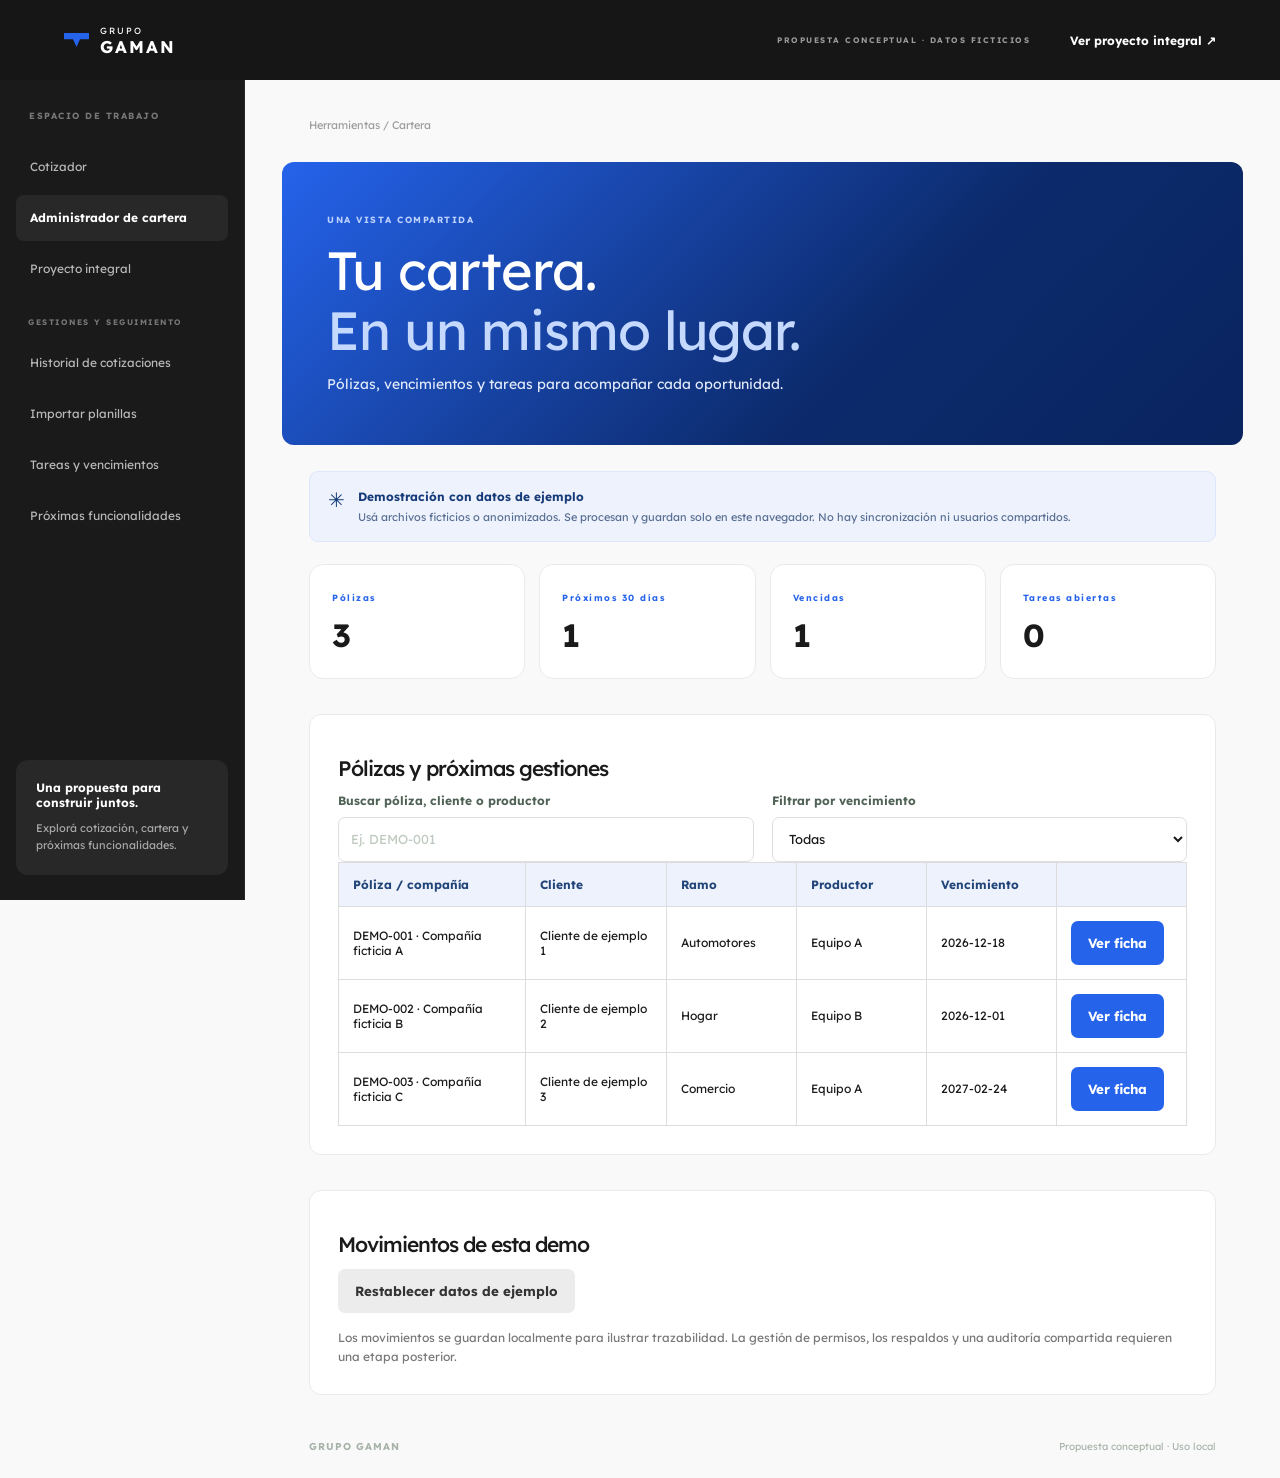
==== cartera.html @ a3816c59 "Make-secondary-menu-sections-dedicated-views" ====
<!doctype html><html lang="es"><head><meta charset="utf-8"><meta name="viewport" content="width=device-width,initial-scale=1"><title>Cartera | Propuesta Gaman</title><link rel="stylesheet" href="styles.css?v=8"><link rel="stylesheet" href="features.css?v=8"><link rel="stylesheet" href="portfolio.css?v=6"><link rel="stylesheet" href="navigation.css?v=9"><script src="navigation.js?v=9" defer></script></head><body>
<header><a class="brand" href="index.html" aria-label="Gaman, ir al cotizador"><span class="brand-icon" aria-hidden="true"></span><span><small>GRUPO</small><b>GAMAN</b></span></a><span class="head-tag">PROPUESTA CONCEPTUAL · DATOS FICTICIOS</span><a class="head-link" href="plataforma.html">Ver proyecto integral ↗</a></header><nav class="mobile-navigation" aria-label="Navegación móvil"><a class="nav" href="index.html">Cotizador</a><a class="nav selected" href="cartera.html" aria-current="page">Administrador de cartera</a><a class="nav" href="plataforma.html">Proyecto integral</a><p class="aside-label nav-group">GESTIONES Y SEGUIMIENTO</p><a class="nav" href="index.html#history">Historial de cotizaciones</a><a class="nav" href="cartera.html#import">Importar planillas</a><a class="nav" href="cartera.html#tasks">Tareas y vencimientos</a><a class="nav" href="index.html#ideas">Próximas funcionalidades</a></nav><div class="shell"><aside><nav aria-label="Navegación principal"><p class="aside-label">ESPACIO DE TRABAJO</p><a class="nav" href="index.html">Cotizador</a><a class="nav selected" href="cartera.html" aria-current="page">Administrador de cartera</a><a class="nav" href="plataforma.html">Proyecto integral</a><p class="aside-label nav-group">GESTIONES Y SEGUIMIENTO</p><a class="nav" href="index.html#history">Historial de cotizaciones</a><a class="nav" href="cartera.html#import">Importar planillas</a><a class="nav" href="cartera.html#tasks">Tareas y vencimientos</a><a class="nav" href="index.html#ideas">Próximas funcionalidades</a></nav><div class="aside-note"><b>Una propuesta para construir juntos.</b><p>Explorá cotización, cartera y próximas funcionalidades.</p></div></aside><main>
<div class="crumb">Herramientas / Cartera</div><section class="intro"><div><div class="eyebrow">UNA VISTA COMPARTIDA</div><h1>Tu cartera.<br><em>En un mismo lugar.</em></h1><p>Pólizas, vencimientos y tareas para acompañar cada oportunidad.</p></div></section><div class="demo-banner"><span>✳</span><div><strong>Demostración con datos de ejemplo</strong><p>Usá archivos ficticios o anonimizados. Se procesan y guardan solo en este navegador. No hay sincronización ni usuarios compartidos.</p></div></div><p id="message" role="status"></p>
<div id="metrics" class="metrics"></div>
<section class="history" id="import"><span class="eyebrow">DESDE TUS PLANILLAS</span><h2>Importar cartera</h2><p>Elegí un archivo Excel o CSV, relacioná sus columnas y revisá las filas antes de confirmar. La primera fila debe contener encabezados. Máximo 2 MB y 500 filas por hoja.</p><div class="actions"><button id="template" type="button">Descargar plantilla CSV</button><button id="example" type="button" class="secondary">Probar importación de ejemplo</button></div><label>Archivo .xlsx, .xls o .csv<input id="file" type="file" accept=".xlsx,.xls,.csv"></label><div id="mapping-area" hidden><label>Hoja del archivo<select id="sheet"></select></label><div id="mapping" class="grid"></div><p class="disclaimer">Las fechas deben verse como AAAA-MM-DD o DD/MM/AAAA. Las fórmulas se leen por su último valor guardado; no se recalculan.</p><button id="validate" type="button">Revisar importación</button></div><div id="preview-area" hidden><p id="preview-summary" role="status"></p><div id="preview-table" class="table-wrap"></div><button id="confirm" type="button" disabled>Confirmar filas válidas</button><p class="disclaimer">Las filas inválidas se omiten. Los registros existentes no se sobrescriben.</p></div></section>
<section class="history"><h2>Pólizas y próximas gestiones</h2><div class="grid"><label>Buscar póliza, cliente o productor<input id="search" placeholder="Ej. DEMO-001"></label><label>Filtrar por vencimiento<select id="situation"><option value="">Todas</option><option value="expired">Vencidas</option><option value="soon">Próximos 30 días</option><option value="later">Más de 30 días</option></select></label></div><div class="table-wrap"><table><thead><tr><th>Póliza / compañía</th><th>Cliente</th><th>Ramo</th><th>Productor</th><th>Vencimiento</th><th></th></tr></thead><tbody id="policies"></tbody></table></div><p id="empty" hidden>No hay registros con estos filtros.</p><div id="detail" class="review" hidden aria-live="polite"></div></section>
<section id="tasks" class="history"><span class="eyebrow">TRABAJO DIARIO</span><h2>Mis tareas</h2><form id="task-form"><div class="grid"><label>Póliza<select id="task-policy" required></select></label><label>Gestión<input id="task-title" required maxlength="150" placeholder="Ej. Preparar renovación"></label><label>Fecha de seguimiento<input id="task-date" type="date" required></label><label>Responsable<input id="task-owner" required maxlength="60" placeholder="Ej. Equipo A"></label></div><button type="submit">Guardar tarea</button></form><div id="task-list"></div></section>
<section class="history"><h2>Movimientos de esta demo</h2><div id="audit"></div><button id="reset" class="secondary" type="button">Restablecer datos de ejemplo</button><p class="disclaimer">Los movimientos se guardan localmente para ilustrar trazabilidad. La gestión de permisos, los respaldos y una auditoría compartida requieren una etapa posterior.</p></section><footer><b>GRUPO GAMAN</b><span>Propuesta conceptual · Uso local</span></footer></main></div><script src="vendor/xlsx.full.min.js"></script><script type="module" src="cartera.js?v=9"></script></body></html>
---- styles.css ----
@import url('https://fonts.googleapis.com/css2?family=Lexend+Deca:wght@300;400;500;600;700&display=swap');
@import url('https://fonts.googleapis.com/css2?family=DM+Sans:wght@400;500;600;700&family=Manrope:wght@400;500;600;700;800&display=swap');
:root{--ink:#233830;--green:#507d68;--accent:#a0bd92;--muted:#849289;--border:#e6ece7;--bg:#f5f7f4}*{box-sizing:border-box}html{scroll-behavior:smooth}body{margin:0;background:var(--bg);color:var(--ink);font:14px 'DM Sans',sans-serif}header{height:78px;background:#fff;display:flex;align-items:center;padding:0 5%;border-bottom:1px solid var(--border)}.brand{display:flex;align-items:center;gap:11px;color:#244b3e;text-decoration:none;line-height:1}.brand-icon{width:39px;height:39px;border:2px solid #67967c;border-radius:50%;display:grid;place-items:center;font:700 23px Manrope}.brand small{display:block;font-size:9px;letter-spacing:2px}.brand b{display:block;font-size:17px;letter-spacing:2px;margin-top:3px}.head-tag{margin-left:auto;color:#9ca8a0;letter-spacing:1.5px;font-size:9px;font-weight:700}.head-link{color:#456c59;text-decoration:none;font-size:12px;font-weight:700;margin-left:40px}.head-link span{margin-left:8px}.shell{display:flex;min-height:calc(100vh - 78px)}aside{background:#fff;width:225px;flex:none;padding:44px 16px 25px;border-right:1px solid var(--border);display:flex;flex-direction:column;justify-content:space-between}.aside-label,.eyebrow{letter-spacing:1.5px;font-size:9px;font-weight:700}.aside-label{padding-left:13px;color:#a5b0a8;margin:0 0 18px}.nav{padding:14px;color:#8c9a90;text-decoration:none;display:flex;align-items:center;gap:13px;font-size:12px;border-radius:8px}.nav span{font-size:18px}.nav b{margin-left:auto;font-size:9px;color:#b4c1b7}.nav.selected{background:#eaf2eb;color:#4b7b60;font-weight:700}.aside-note{background:#f2f7f2;padding:20px;border-radius:12px;color:#537b62;font-size:12px}.aside-note p{font-size:11px;line-height:1.6;color:#95a79a}.spark{display:block;font-size:25px;margin-bottom:13px}main{width:min(1280px,100%);padding:38px 5% 25px;margin:auto}.crumb{font-size:11px;color:#a5b0a7;margin-bottom:35px}.crumb span{padding:0 10px;color:#cbd2cb}.intro{display:flex;justify-content:space-between;align-items:end;margin-bottom:30px}.eyebrow{color:#6f987b}.eyebrow i{display:inline-block;width:7px;height:7px;background:#8aae89;border-radius:50%;margin-right:7px}h1,h2,p{margin:0}h1{font:600 clamp(33px,4.2vw,54px)/1.12 Manrope,sans-serif;letter-spacing:-2px;margin:15px 0}em{font-style:normal;color:#79a385}.intro p{color:#8e9d92}.intro-side{border-left:1px solid #d4e2d6;padding-left:22px;color:#6d8b76;margin-bottom:5px}.intro-side span{font-size:9px;letter-spacing:1px;display:block;margin-bottom:11px}.intro-side b{line-height:1.5}.demo-banner{display:flex;gap:13px;background:#eaf3e9;border:1px solid #dbeadd;color:#50765c;padding:15px 18px;border-radius:9px;margin-bottom:22px}.demo-banner>span{font-size:20px}.demo-banner strong{font-size:12px}.demo-banner p{font-size:11px;color:#77947d;margin-top:4px;line-height:1.5}.workspace{display:grid;grid-template-columns:minmax(0,1fr) 285px;gap:20px;align-items:start}.form-card,.summary,.offer{background:#fff;border:1px solid #edf1ed;border-radius:14px;box-shadow:0 8px 35px #1e48280a}.form-card{padding:30px}.card-head{display:flex;gap:14px;align-items:start;margin-bottom:31px}.step{width:36px;height:36px;flex:none;display:grid;place-items:center;background:#eaf3e9;border-radius:10px;color:#72977c;font-weight:700}.card-head h2,.results h2{font:700 21px Manrope;letter-spacing:-.7px;margin:6px 0}.card-head p,.results-title p{font-size:12px;color:#9ba99d}.tag{margin-left:auto;border-radius:20px;background:#f0f6ef;color:#7e9b80;font-size:9px;letter-spacing:1px;padding:8px 10px;white-space:nowrap}.grid{display:grid;grid-template-columns:1fr 1fr;gap:22px 18px}label{font-size:12px;font-weight:700;color:#506256}label span{color:#8bad8b}input,select{display:block;width:100%;height:45px;border:1px solid #e2e9e2;border-radius:7px;background:#fff;padding:0 12px;margin-top:9px;color:#354b3d;font:13px 'DM Sans';outline:none}input:focus,select:focus{border-color:#80a98a;box-shadow:0 0 0 3px #e9f3e9}input::placeholder{color:#bec9bf}.form-bottom{border-top:1px solid #edf1ed;display:flex;justify-content:space-between;align-items:center;gap:20px;margin-top:30px;padding-top:24px}.form-bottom p{font-size:10px;line-height:1.5;color:#a4b0a6;max-width:230px}button{border:0;background:#4d7c62;color:white;border-radius:7px;padding:14px 17px;font-weight:700;cursor:pointer}button:hover{background:#355f48}button span{margin-left:15px}.summary{padding:27px}.summary h2{font:700 22px/1.28 Manrope;letter-spacing:-.7px;margin:16px 0 12px}.summary>p{color:#9aa89d;font-size:12px;line-height:1.6}.summary hr{border:0;border-top:1px solid #eef1ee;margin:25px 0}.summary-line{display:flex;justify-content:space-between;gap:10px;margin:17px 0;font-size:11px}.summary-line span{color:#a0ada2}.summary-line b{text-align:right}.green{color:#79a487}.side-tip{display:flex;gap:14px;padding:24px 8px;color:#698e72}.side-tip>span{font-size:24px}.side-tip b{font-size:12px}.side-tip p{font-size:11px;color:#9baea0;line-height:1.6;margin-top:6px}.results{margin-top:34px}.results-title{display:flex;justify-content:space-between;align-items:end;margin-bottom:20px}.results-title p{margin-top:8px}.offer-grid{display:grid;grid-template-columns:repeat(3,1fr);gap:16px}.offer{padding:22px}.offer-top{display:flex;justify-content:space-between;align-items:start}.offer .company{color:#8b9d8e;font-size:11px}.offer h3{font:700 17px Manrope;margin:8px 0 20px}.offer .price{font:700 26px Manrope;letter-spacing:-1px}.offer .period{font-size:11px;color:#a0afa2}.offer ul{padding:18px 0 0;margin:18px 0 0;border-top:1px solid #edf1ed;list-style:none;color:#74877a;line-height:2;font-size:12px}.disclaimer{font-size:11px;color:#9aa99b;line-height:1.5;margin-top:15px}.ideas{margin-top:45px;padding:40px;background:#e8f0e6;border-radius:15px;display:grid;grid-template-columns:1fr 1fr;gap:45px}.ideas h2{font:600 35px/1.2 Manrope;letter-spacing:-1.5px;margin:13px 0}.ideas>div>p{color:#829787;line-height:1.7;max-width:380px}.idea-list>div{display:flex;gap:17px;border-bottom:1px solid #d3e1d3;padding:15px 0;align-items:center}.idea-list>div span{font-size:10px;color:#91ab94}.idea-list>div p{flex:1;font-weight:600}.idea-list>div b{color:#79a182}.ideas-caption{font-size:10px;margin:12px 0;color:#90a493!important}#copy-status{font-size:11px;margin-top:10px}footer{display:flex;gap:18px;margin-top:45px;color:#a7b3a9;font-size:10px}footer b{letter-spacing:1px}footer span:last-child{margin-left:auto}@media(max-width:1000px){aside{width:180px}.workspace{grid-template-columns:1fr}.side{display:grid;grid-template-columns:1fr 1fr}.intro-side{display:none}.offer-grid{grid-template-columns:1fr 1fr}}@media(max-width:650px){header{height:68px}.head-tag{display:none}.head-link{margin-left:auto}aside{display:none}.shell{display:block}main{padding:27px 20px}.crumb{margin-bottom:25px}.grid,.side,.offer-grid,.ideas{grid-template-columns:1fr}.form-card{padding:21px}.tag{display:none}.form-bottom{align-items:stretch;flex-direction:column}.ideas{padding:27px;gap:20px}footer{flex-wrap:wrap}footer span:last-child{margin-left:0}}
/* Identidad basada en grupogaman.com.ar/nosotros: Lexend, neutros y azul profundo. */

:root{--ink:#1b1a1a;--green:#2563eb;--accent:#2563eb;--muted:#6d6d6d;--border:#eaeaea;--bg:#f9f9f9}
body{font-family:'Lexend Deca',sans-serif;background:#f9f9f9;color:#1b1a1a}
header{background:#161616;border:0;height:80px}.brand{color:white}.brand-icon{border:0;border-radius:0;width:25px;height:14px;font-size:0;background:#2563eb;clip-path:polygon(0 0,100% 0,100% 45%,64% 45%,50% 100%,36% 45%,0 45%)}.head-tag{color:#9b9b9b}.head-link{color:white}
aside{background:#1b1a1a;border-color:#282828}.aside-label{color:#777}.nav{color:#b9b9b9}.nav.selected{background:#282828;color:white}.nav.selected span,.nav.selected b{color:#7aa8ff}.aside-note{background:#282828;color:white}.aside-note p{color:#aaa}.spark{color:#75a5ff}
.crumb{color:#9b9b9b}.crumb span{color:#bcbcbc}.intro{margin:-5px -3% 26px;padding:52px 5%;border-radius:12px;color:white;background:linear-gradient(135deg,#2563eb 0%,#0c2a6b 62%,#09245f 100%)}.intro .eyebrow{color:#bed2ff}.intro p{color:#e1e9fa}.intro-side{color:#e4edff;border-color:#7893c4}.intro-side span{color:#b6c9ed}h1,h2,h3,.summary h2,.ideas h2,.price{font-family:'Lexend Deca',sans-serif;letter-spacing:-1px}h1{font-weight:400}em,.summary em{color:#9fc3ff}.intro em{color:#c5d9ff}.eyebrow{color:#2563eb}.eyebrow i{background:#2563eb}
.demo-banner{background:#edf2fc;border-color:#dce7fc;color:#173b79}.demo-banner p{color:#576d92}.form-card,.summary,.offer{box-shadow:none;border-color:#eaeaea}.step{background:#edf2fc;color:#2563eb}.tag{background:#edf2fc;color:#2459b9}.card-head p,.results-title p,.summary>p{color:#7e7e7e}.form-card label{color:#282828}.form-card label span{color:#2563eb}input,select{font-family:'Lexend Deca',sans-serif;border-color:#dedede;color:#1b1a1a}input:focus,select:focus{border-color:#2563eb;box-shadow:0 0 0 3px #e6efff}button{font-family:'Lexend Deca',sans-serif;background:#2563eb}button:hover{background:#0c2a6b}.green{color:#2563eb}.side-tip{color:#0c2a6b}.side-tip p{color:#777}.ideas{background:#161616;color:#fff}.ideas .eyebrow{color:#a8c4ff}.ideas>div>p,.ideas-caption{color:#bbb!important}.idea-list>div{border-color:#404040}.idea-list>div span,.idea-list>div b{color:#a8c4ff}.offer ul{color:#5a5a5a}.offer .company,.disclaimer{color:#777}
---- features.css ----
.ramo-picker{display:flex;gap:8px;flex-wrap:wrap;margin:22px 0}.ramo-picker button{background:#eaeaea;color:#5a5a5a}.ramo-picker button.chosen{background:#2563eb;color:#fff}#ramo-note{margin-bottom:20px;color:#555;font-size:12px}.plate-search{background:#f1f4fa;border-radius:10px;padding:18px;display:flex;flex-wrap:wrap;align-items:end;gap:10px;margin-bottom:25px}.plate-search label{flex:1;min-width:180px}.plate-search p{flex-basis:100%;font-size:11px;color:#566580;line-height:1.5}.secondary{background:#ececec;color:#333}.secondary:hover{background:#ddd}.companies{border:1px solid #ddd;border-radius:8px;padding:16px;margin:25px 0;display:flex;gap:18px;flex-wrap:wrap}.companies legend{font-size:12px;color:#555;padding:0 5px}.companies label,.select-offer{display:flex;align-items:center;gap:7px}.companies input,.select-offer input{width:17px;height:17px;margin:0;accent-color:#2563eb}.scenario{display:block}.actions{display:flex;gap:10px;margin:25px 0}.actions button:disabled{opacity:.45;cursor:default}.select-offer{margin-top:20px;font-size:11px}.company-statuses{display:flex;gap:10px;flex-wrap:wrap;margin:18px 0}.company-statuses p{background:#edf2fc;color:#34507d;padding:9px 12px;border-radius:6px;font-size:11px}.table-wrap,.proposal{overflow:auto}table{border-collapse:collapse;width:100%;font-size:12px;background:#fff}th,td{border:1px solid #ddd;padding:14px;text-align:left;min-width:130px}th{background:#edf2fc;color:#214479}.history,.proposal{background:#fff;border:1px solid #eaeaea;border-radius:12px;padding:28px;margin-top:35px}.history h2,.proposal h2{margin:12px 0;font-weight:500}.history>p{color:#777;font-size:12px;line-height:1.6}.history>label{display:block;max-width:250px;margin:20px 0}.history-row{display:flex;align-items:center;gap:12px;border-top:1px solid #eee;padding:16px 0;flex-wrap:wrap}.history-row span{font-size:11px;color:#777;flex:1}.history-row select{width:185px;margin:0}.proposal>p{margin:15px 0}.proposal>button{margin:15px 10px 0 0}.form-bottom{flex-wrap:wrap}.offer-grid{grid-template-columns:repeat(auto-fit,minmax(210px,1fr))}.offer .price{font-size:23px}.offer .period{margin:8px 0;color:#777}button:focus-visible,a:focus-visible{outline:3px solid #82aaff;outline-offset:3px}@media(max-width:650px){.history,.proposal{padding:18px}.history-row{align-items:stretch;flex-direction:column}.history-row select{width:100%}.actions{flex-wrap:wrap}}@media print{body{background:#fff;font-size:11pt}header,aside,.crumb,.intro,.demo-banner,.ramo-picker,#ramo-note,.workspace,#results,#history,#ideas,footer{display:none!important}.shell{display:block}main{padding:0;width:100%;max-width:none}.proposal{display:block!important;border:0;margin:0;padding:0;overflow:visible}.proposal button{display:none}.proposal th,.proposal td{min-width:0;padding:8px}.proposal table{font-size:9pt}.proposal p{color:#111} @page{size:A4 landscape;margin:15mm}}
---- portfolio.css ----
.metrics{display:grid;grid-template-columns:repeat(4,1fr);gap:14px}.metrics .summary{padding:22px}.metrics h2{font-size:32px;margin:10px 0 0}.history>label{max-width:100%}#mapping-area>label{display:block;max-width:350px;margin:22px 0}#mapping{margin:22px 0}#preview-summary{margin:22px 0 14px}#confirm{margin-top:18px}#task-form>button{margin-top:18px}#task-list{margin-top:22px}#detail{margin-top:20px;padding:20px;background:#f1f5fd;border-radius:8px}#detail p{margin:10px 0;font-size:12px}#message:not(:empty){background:#edf2fc;padding:15px;border-radius:8px;color:#234d8c;margin:20px 0}#audit p{padding:10px 0;border-bottom:1px solid #eee}@media(max-width:900px){.metrics{grid-template-columns:1fr 1fr}}@media(max-width:500px){.metrics .summary{padding:16px}.metrics .eyebrow{font-size:8px}}
---- navigation.css ----
header{position:sticky;top:0;z-index:30}.mobile-navigation{display:none}.shell{align-items:flex-start}aside{width:245px;padding:30px 16px 25px;position:sticky;top:80px;height:calc(100dvh - 80px);overflow-y:auto}aside nav{display:flex;flex-direction:column;gap:5px}.nav{line-height:1.5;min-height:45px}.nav-group{margin:20px 12px 8px;padding:0;font-size:8px}.aside-note{margin-top:35px}.aside-note p{margin-top:10px}.head-tag{font-size:8px}.head-link{white-space:nowrap}.route-heading{font:500 28px 'Lexend Deca',sans-serif;margin-bottom:25px}.route-heading+section{margin-top:0}[data-route-hidden]{display:none!important}html{scroll-padding-top:110px}.history,.ideas{scroll-margin-top:20px}@media(max-width:1000px){aside{display:none}.mobile-navigation{display:flex;gap:6px;align-items:center;overflow-x:auto;padding:10px 18px;background:#1b1a1a;border-top:1px solid #333;position:sticky;top:80px;z-index:29}.mobile-navigation .nav-group{display:none}.mobile-navigation .nav{flex:none;white-space:nowrap;min-height:38px;padding:8px 12px;font-size:11px;color:#ccc}.mobile-navigation .selected{background:#2563eb;color:#fff;border-radius:6px}main{width:100%}header{padding:0 20px}.head-tag{display:none}.head-link{margin-left:auto}html{scroll-padding-top:160px}}@media(max-width:650px){.mobile-navigation{top:68px}.route-heading{font-size:23px}}@media print{header,aside,.mobile-navigation,.route-heading{display:none!important}.shell{display:block}}
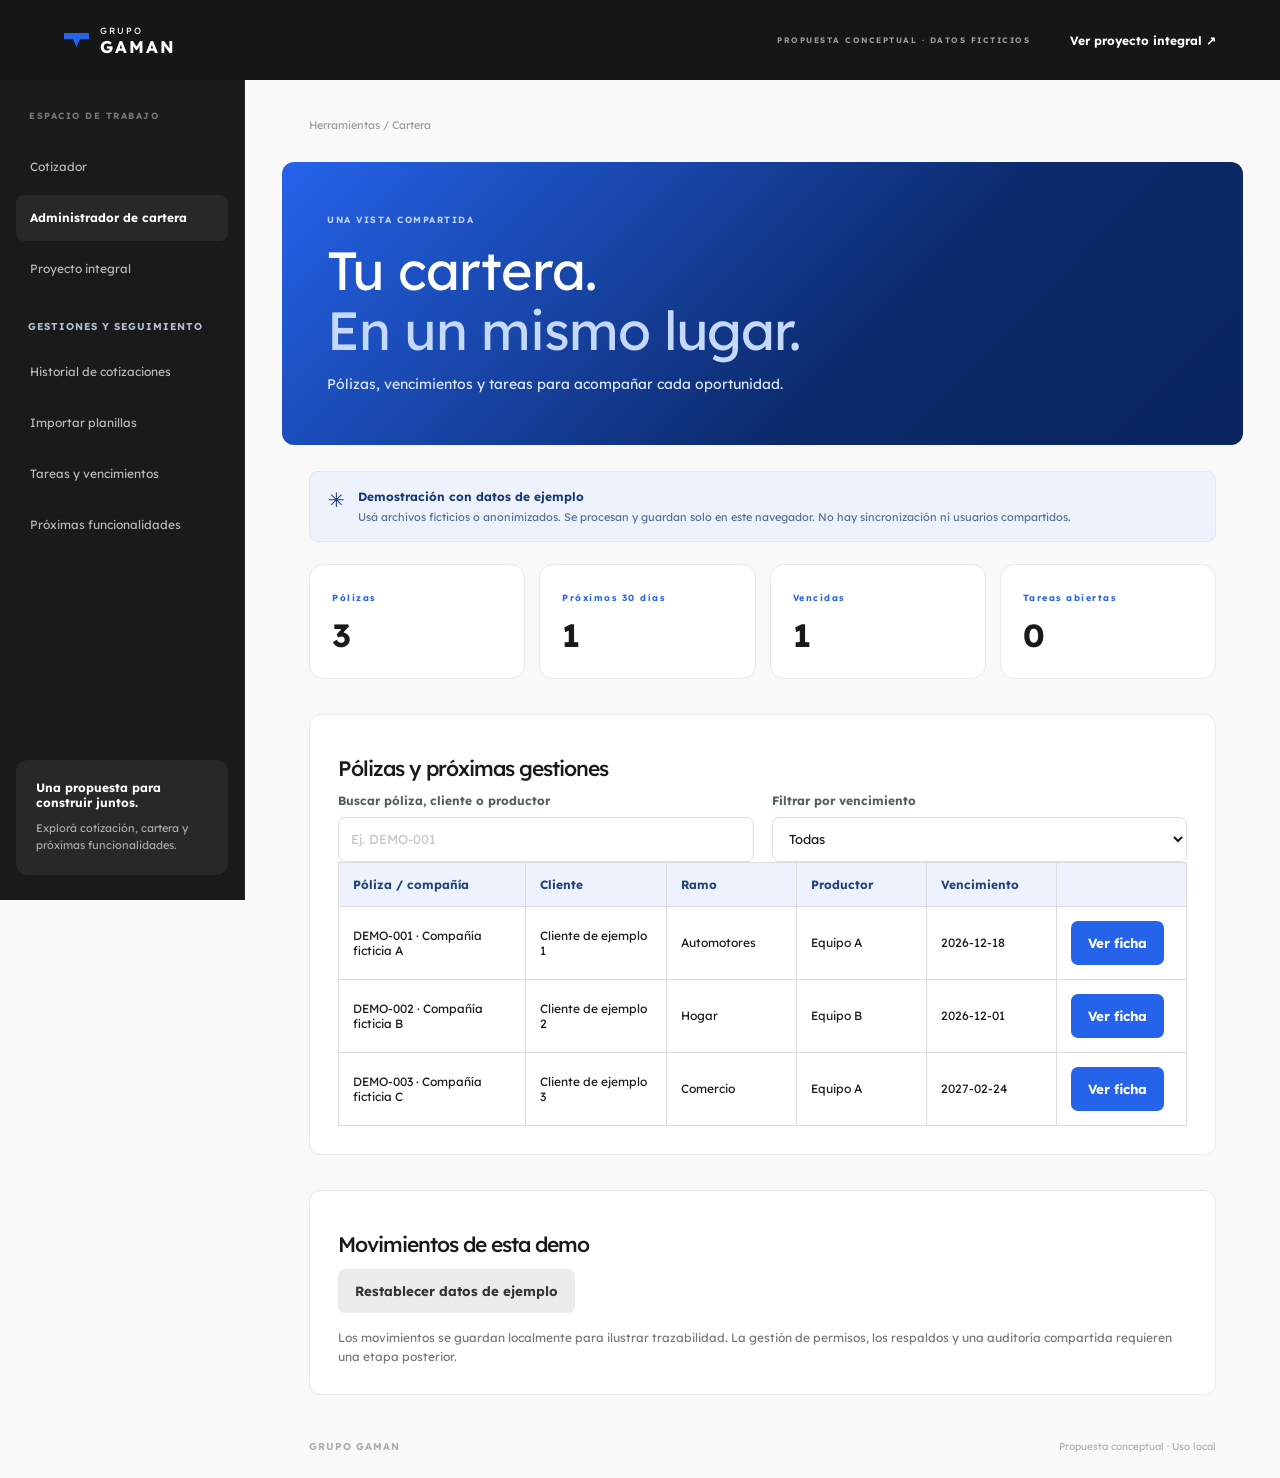
==== commit 9da1ca50: "Preserve-management-menu-across-versioned-page-navigation" ====
--- a/cartera.html
+++ b/cartera.html
@@ -1,8 +1,8 @@
-<!doctype html><html lang="es"><head><meta charset="utf-8"><meta name="viewport" content="width=device-width,initial-scale=1"><title>Cartera | Propuesta Gaman</title><link rel="stylesheet" href="styles.css?v=8"><link rel="stylesheet" href="features.css?v=8"><link rel="stylesheet" href="portfolio.css?v=6"><link rel="stylesheet" href="navigation.css?v=9"><script src="navigation.js?v=9" defer></script></head><body>
-<header><a class="brand" href="index.html" aria-label="Gaman, ir al cotizador"><span class="brand-icon" aria-hidden="true"></span><span><small>GRUPO</small><b>GAMAN</b></span></a><span class="head-tag">PROPUESTA CONCEPTUAL · DATOS FICTICIOS</span><a class="head-link" href="plataforma.html">Ver proyecto integral ↗</a></header><nav class="mobile-navigation" aria-label="Navegación móvil"><a class="nav" href="index.html">Cotizador</a><a class="nav selected" href="cartera.html" aria-current="page">Administrador de cartera</a><a class="nav" href="plataforma.html">Proyecto integral</a><p class="aside-label nav-group">GESTIONES Y SEGUIMIENTO</p><a class="nav" href="index.html#history">Historial de cotizaciones</a><a class="nav" href="cartera.html#import">Importar planillas</a><a class="nav" href="cartera.html#tasks">Tareas y vencimientos</a><a class="nav" href="index.html#ideas">Próximas funcionalidades</a></nav><div class="shell"><aside><nav aria-label="Navegación principal"><p class="aside-label">ESPACIO DE TRABAJO</p><a class="nav" href="index.html">Cotizador</a><a class="nav selected" href="cartera.html" aria-current="page">Administrador de cartera</a><a class="nav" href="plataforma.html">Proyecto integral</a><p class="aside-label nav-group">GESTIONES Y SEGUIMIENTO</p><a class="nav" href="index.html#history">Historial de cotizaciones</a><a class="nav" href="cartera.html#import">Importar planillas</a><a class="nav" href="cartera.html#tasks">Tareas y vencimientos</a><a class="nav" href="index.html#ideas">Próximas funcionalidades</a></nav><div class="aside-note"><b>Una propuesta para construir juntos.</b><p>Explorá cotización, cartera y próximas funcionalidades.</p></div></aside><main>
+<!doctype html><html lang="es"><head><meta charset="utf-8"><meta name="viewport" content="width=device-width,initial-scale=1"><title>Cartera | Propuesta Gaman</title><link rel="stylesheet" href="styles.css?v=0bbe7461b4a3"><link rel="stylesheet" href="features.css?v=e4483b8cd6e5"><link rel="stylesheet" href="portfolio.css?v=2a82ae984f4b"><link rel="stylesheet" href="navigation.css?v=14c0bb5fc23c"><script src="navigation.js?v=e9019fd74f17" defer></script><link rel="stylesheet" href="layout.css?v=daa2903c6724"><link rel="stylesheet" href="menu-groups.css?v=6135beb9e8dd"></head><body>
+<header><a class="brand" href="index.html?release=20261104-11" aria-label="Gaman, ir al cotizador"><span class="brand-icon" aria-hidden="true"></span><span><small>GRUPO</small><b>GAMAN</b></span></a><span class="head-tag">PROPUESTA CONCEPTUAL · DATOS FICTICIOS</span><a class="head-link" href="plataforma.html?release=20261104-11">Ver proyecto integral ↗</a></header><nav class="mobile-navigation" aria-label="Navegación móvil"><a class="nav" href="index.html?release=20261104-11">Cotizador</a><a class="nav selected" href="cartera.html?release=20261104-11" aria-current="page">Administrador de cartera</a><a class="nav" href="plataforma.html?release=20261104-11">Proyecto integral</a><p class="aside-label nav-group">GESTIONES Y SEGUIMIENTO</p><a class="nav" href="index.html?release=20261104-11#history">Historial de cotizaciones</a><a class="nav" href="cartera.html?release=20261104-11#import">Importar planillas</a><a class="nav" href="cartera.html?release=20261104-11#tasks">Tareas y vencimientos</a><a class="nav" href="index.html?release=20261104-11#ideas">Próximas funcionalidades</a></nav><div class="shell"><aside><nav aria-label="Navegación principal"><p class="aside-label">ESPACIO DE TRABAJO</p><a class="nav" href="index.html?release=20261104-11">Cotizador</a><a class="nav selected" href="cartera.html?release=20261104-11" aria-current="page">Administrador de cartera</a><a class="nav" href="plataforma.html?release=20261104-11">Proyecto integral</a><p class="aside-label nav-group">GESTIONES Y SEGUIMIENTO</p><a class="nav" href="index.html?release=20261104-11#history">Historial de cotizaciones</a><a class="nav" href="cartera.html?release=20261104-11#import">Importar planillas</a><a class="nav" href="cartera.html?release=20261104-11#tasks">Tareas y vencimientos</a><a class="nav" href="index.html?release=20261104-11#ideas">Próximas funcionalidades</a></nav><div class="aside-note"><b>Una propuesta para construir juntos.</b><p>Explorá cotización, cartera y próximas funcionalidades.</p></div></aside><main>
 <div class="crumb">Herramientas / Cartera</div><section class="intro"><div><div class="eyebrow">UNA VISTA COMPARTIDA</div><h1>Tu cartera.<br><em>En un mismo lugar.</em></h1><p>Pólizas, vencimientos y tareas para acompañar cada oportunidad.</p></div></section><div class="demo-banner"><span>✳</span><div><strong>Demostración con datos de ejemplo</strong><p>Usá archivos ficticios o anonimizados. Se procesan y guardan solo en este navegador. No hay sincronización ni usuarios compartidos.</p></div></div><p id="message" role="status"></p>
 <div id="metrics" class="metrics"></div>
 <section class="history" id="import"><span class="eyebrow">DESDE TUS PLANILLAS</span><h2>Importar cartera</h2><p>Elegí un archivo Excel o CSV, relacioná sus columnas y revisá las filas antes de confirmar. La primera fila debe contener encabezados. Máximo 2 MB y 500 filas por hoja.</p><div class="actions"><button id="template" type="button">Descargar plantilla CSV</button><button id="example" type="button" class="secondary">Probar importación de ejemplo</button></div><label>Archivo .xlsx, .xls o .csv<input id="file" type="file" accept=".xlsx,.xls,.csv"></label><div id="mapping-area" hidden><label>Hoja del archivo<select id="sheet"></select></label><div id="mapping" class="grid"></div><p class="disclaimer">Las fechas deben verse como AAAA-MM-DD o DD/MM/AAAA. Las fórmulas se leen por su último valor guardado; no se recalculan.</p><button id="validate" type="button">Revisar importación</button></div><div id="preview-area" hidden><p id="preview-summary" role="status"></p><div id="preview-table" class="table-wrap"></div><button id="confirm" type="button" disabled>Confirmar filas válidas</button><p class="disclaimer">Las filas inválidas se omiten. Los registros existentes no se sobrescriben.</p></div></section>
 <section class="history"><h2>Pólizas y próximas gestiones</h2><div class="grid"><label>Buscar póliza, cliente o productor<input id="search" placeholder="Ej. DEMO-001"></label><label>Filtrar por vencimiento<select id="situation"><option value="">Todas</option><option value="expired">Vencidas</option><option value="soon">Próximos 30 días</option><option value="later">Más de 30 días</option></select></label></div><div class="table-wrap"><table><thead><tr><th>Póliza / compañía</th><th>Cliente</th><th>Ramo</th><th>Productor</th><th>Vencimiento</th><th></th></tr></thead><tbody id="policies"></tbody></table></div><p id="empty" hidden>No hay registros con estos filtros.</p><div id="detail" class="review" hidden aria-live="polite"></div></section>
 <section id="tasks" class="history"><span class="eyebrow">TRABAJO DIARIO</span><h2>Mis tareas</h2><form id="task-form"><div class="grid"><label>Póliza<select id="task-policy" required></select></label><label>Gestión<input id="task-title" required maxlength="150" placeholder="Ej. Preparar renovación"></label><label>Fecha de seguimiento<input id="task-date" type="date" required></label><label>Responsable<input id="task-owner" required maxlength="60" placeholder="Ej. Equipo A"></label></div><button type="submit">Guardar tarea</button></form><div id="task-list"></div></section>
-<section class="history"><h2>Movimientos de esta demo</h2><div id="audit"></div><button id="reset" class="secondary" type="button">Restablecer datos de ejemplo</button><p class="disclaimer">Los movimientos se guardan localmente para ilustrar trazabilidad. La gestión de permisos, los respaldos y una auditoría compartida requieren una etapa posterior.</p></section><footer><b>GRUPO GAMAN</b><span>Propuesta conceptual · Uso local</span></footer></main></div><script src="vendor/xlsx.full.min.js"></script><script type="module" src="cartera.js?v=9"></script></body></html>
+<section class="history"><h2>Movimientos de esta demo</h2><div id="audit"></div><button id="reset" class="secondary" type="button">Restablecer datos de ejemplo</button><p class="disclaimer">Los movimientos se guardan localmente para ilustrar trazabilidad. La gestión de permisos, los respaldos y una auditoría compartida requieren una etapa posterior.</p></section><footer><b>GRUPO GAMAN</b><span>Propuesta conceptual · Uso local</span></footer></main></div><script src="vendor/xlsx.full.min.js?v=cc015130aa85"></script><script type="module" src="cartera.js?v=892e2fc29b10"></script></body></html>
--- a/layout.css
+++ b/layout.css
@@ -0,0 +1,11 @@
+/* Los contenidos anchos no deben ampliar la columna principal ni desplazar el menú. */
+.shell{width:100%;min-width:0}
+.shell>main{min-width:0;flex:1;margin:0 auto}
+.workspace,.side,.history,.proposal,.form-card,.summary,.ideas,.grid,.metrics{min-width:0}
+.table-wrap{width:100%;max-width:100%;overflow-x:auto}
+.metrics{grid-template-columns:repeat(4,minmax(0,1fr))}
+.grid{grid-template-columns:repeat(2,minmax(0,1fr))}
+.history-row>*{min-width:0}
+.intro-side{flex-shrink:0}
+@media(max-width:1150px){.intro-side{display:none}.metrics{grid-template-columns:repeat(2,minmax(0,1fr))}}
+@media(max-width:650px){.grid{grid-template-columns:minmax(0,1fr)}}
--- a/menu-groups.css
+++ b/menu-groups.css
@@ -0,0 +1 @@
+aside .nav-group{display:block!important;color:#b2bccb;font-size:10px;letter-spacing:1px;line-height:1.5;margin:22px 12px 10px;flex-shrink:0}aside nav{flex-shrink:0}aside{scrollbar-width:thin}.mobile-navigation .nav-group{display:none}
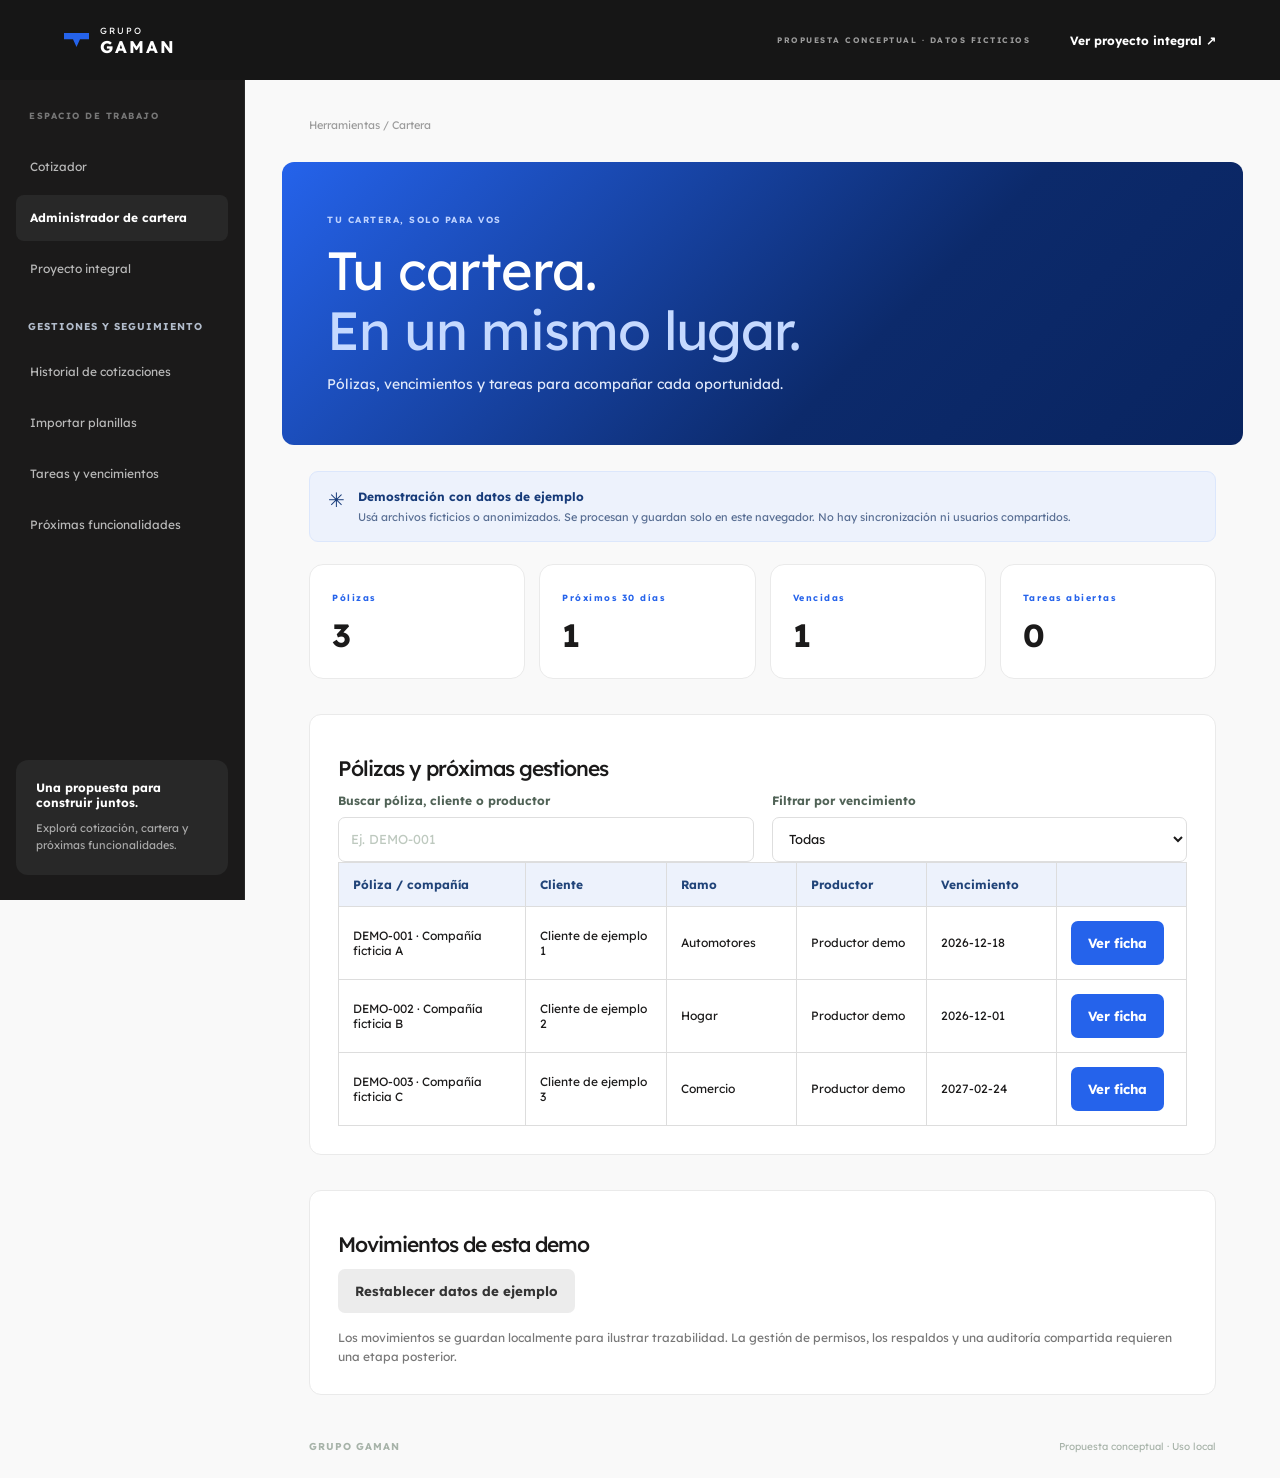
==== commit 81fe05f5: "Fix-quote-and-portfolio-bugs-found-in-review - Ramo picker highlights the chosen line and hides the " ====
--- a/cartera.html
+++ b/cartera.html
@@ -1,8 +1,8 @@
-<!doctype html><html lang="es"><head><meta charset="utf-8"><meta name="viewport" content="width=device-width,initial-scale=1"><title>Cartera | Propuesta Gaman</title><link rel="stylesheet" href="styles.css?v=0bbe7461b4a3"><link rel="stylesheet" href="features.css?v=e4483b8cd6e5"><link rel="stylesheet" href="portfolio.css?v=2a82ae984f4b"><link rel="stylesheet" href="navigation.css?v=14c0bb5fc23c"><script src="navigation.js?v=e9019fd74f17" defer></script><link rel="stylesheet" href="layout.css?v=daa2903c6724"><link rel="stylesheet" href="menu-groups.css?v=6135beb9e8dd"></head><body>
-<header><a class="brand" href="index.html?release=20261104-11" aria-label="Gaman, ir al cotizador"><span class="brand-icon" aria-hidden="true"></span><span><small>GRUPO</small><b>GAMAN</b></span></a><span class="head-tag">PROPUESTA CONCEPTUAL · DATOS FICTICIOS</span><a class="head-link" href="plataforma.html?release=20261104-11">Ver proyecto integral ↗</a></header><nav class="mobile-navigation" aria-label="Navegación móvil"><a class="nav" href="index.html?release=20261104-11">Cotizador</a><a class="nav selected" href="cartera.html?release=20261104-11" aria-current="page">Administrador de cartera</a><a class="nav" href="plataforma.html?release=20261104-11">Proyecto integral</a><p class="aside-label nav-group">GESTIONES Y SEGUIMIENTO</p><a class="nav" href="index.html?release=20261104-11#history">Historial de cotizaciones</a><a class="nav" href="cartera.html?release=20261104-11#import">Importar planillas</a><a class="nav" href="cartera.html?release=20261104-11#tasks">Tareas y vencimientos</a><a class="nav" href="index.html?release=20261104-11#ideas">Próximas funcionalidades</a></nav><div class="shell"><aside><nav aria-label="Navegación principal"><p class="aside-label">ESPACIO DE TRABAJO</p><a class="nav" href="index.html?release=20261104-11">Cotizador</a><a class="nav selected" href="cartera.html?release=20261104-11" aria-current="page">Administrador de cartera</a><a class="nav" href="plataforma.html?release=20261104-11">Proyecto integral</a><p class="aside-label nav-group">GESTIONES Y SEGUIMIENTO</p><a class="nav" href="index.html?release=20261104-11#history">Historial de cotizaciones</a><a class="nav" href="cartera.html?release=20261104-11#import">Importar planillas</a><a class="nav" href="cartera.html?release=20261104-11#tasks">Tareas y vencimientos</a><a class="nav" href="index.html?release=20261104-11#ideas">Próximas funcionalidades</a></nav><div class="aside-note"><b>Una propuesta para construir juntos.</b><p>Explorá cotización, cartera y próximas funcionalidades.</p></div></aside><main>
-<div class="crumb">Herramientas / Cartera</div><section class="intro"><div><div class="eyebrow">UNA VISTA COMPARTIDA</div><h1>Tu cartera.<br><em>En un mismo lugar.</em></h1><p>Pólizas, vencimientos y tareas para acompañar cada oportunidad.</p></div></section><div class="demo-banner"><span>✳</span><div><strong>Demostración con datos de ejemplo</strong><p>Usá archivos ficticios o anonimizados. Se procesan y guardan solo en este navegador. No hay sincronización ni usuarios compartidos.</p></div></div><p id="message" role="status"></p>
+<!doctype html><html lang="es"><head><meta charset="utf-8"><meta name="viewport" content="width=device-width,initial-scale=1"><title>Cartera | Propuesta Gaman</title><link rel="stylesheet" href="styles.css?v=0bbe7461b4a3"><link rel="stylesheet" href="features.css?v=e4483b8cd6e5"><link rel="stylesheet" href="portfolio.css?v=2a82ae984f4b"><link rel="stylesheet" href="navigation.css?v=14c0bb5fc23c"><script src="navigation.js?v=982911118211" defer></script><link rel="stylesheet" href="layout.css?v=daa2903c6724"><link rel="stylesheet" href="menu-groups.css?v=6135beb9e8dd"></head><body>
+<header><a class="brand" href="index.html?release=20261104-12" aria-label="Gaman, ir al cotizador"><span class="brand-icon" aria-hidden="true"></span><span><small>GRUPO</small><b>GAMAN</b></span></a><span class="head-tag">PROPUESTA CONCEPTUAL · DATOS FICTICIOS</span><a class="head-link" href="plataforma.html?release=20261104-12">Ver proyecto integral ↗</a></header><nav class="mobile-navigation" aria-label="Navegación móvil"><a class="nav" href="index.html?release=20261104-12">Cotizador</a><a class="nav selected" href="cartera.html?release=20261104-12" aria-current="page">Administrador de cartera</a><a class="nav" href="plataforma.html?release=20261104-12">Proyecto integral</a><p class="aside-label nav-group">GESTIONES Y SEGUIMIENTO</p><a class="nav" href="index.html?release=20261104-12#history">Historial de cotizaciones</a><a class="nav" href="cartera.html?release=20261104-12#import">Importar planillas</a><a class="nav" href="cartera.html?release=20261104-12#tasks">Tareas y vencimientos</a><a class="nav" href="index.html?release=20261104-12#ideas">Próximas funcionalidades</a></nav><div class="shell"><aside><nav aria-label="Navegación principal"><p class="aside-label">ESPACIO DE TRABAJO</p><a class="nav" href="index.html?release=20261104-12">Cotizador</a><a class="nav selected" href="cartera.html?release=20261104-12" aria-current="page">Administrador de cartera</a><a class="nav" href="plataforma.html?release=20261104-12">Proyecto integral</a><p class="aside-label nav-group">GESTIONES Y SEGUIMIENTO</p><a class="nav" href="index.html?release=20261104-12#history">Historial de cotizaciones</a><a class="nav" href="cartera.html?release=20261104-12#import">Importar planillas</a><a class="nav" href="cartera.html?release=20261104-12#tasks">Tareas y vencimientos</a><a class="nav" href="index.html?release=20261104-12#ideas">Próximas funcionalidades</a></nav><div class="aside-note"><b>Una propuesta para construir juntos.</b><p>Explorá cotización, cartera y próximas funcionalidades.</p></div></aside><main>
+<div class="crumb">Herramientas / Cartera</div><section class="intro"><div><div class="eyebrow">TU CARTERA, SOLO PARA VOS</div><h1>Tu cartera.<br><em>En un mismo lugar.</em></h1><p>Pólizas, vencimientos y tareas para acompañar cada oportunidad.</p></div></section><div class="demo-banner"><span>✳</span><div><strong>Demostración con datos de ejemplo</strong><p>Usá archivos ficticios o anonimizados. Se procesan y guardan solo en este navegador. No hay sincronización ni usuarios compartidos.</p></div></div><p id="message" role="status"></p>
 <div id="metrics" class="metrics"></div>
 <section class="history" id="import"><span class="eyebrow">DESDE TUS PLANILLAS</span><h2>Importar cartera</h2><p>Elegí un archivo Excel o CSV, relacioná sus columnas y revisá las filas antes de confirmar. La primera fila debe contener encabezados. Máximo 2 MB y 500 filas por hoja.</p><div class="actions"><button id="template" type="button">Descargar plantilla CSV</button><button id="example" type="button" class="secondary">Probar importación de ejemplo</button></div><label>Archivo .xlsx, .xls o .csv<input id="file" type="file" accept=".xlsx,.xls,.csv"></label><div id="mapping-area" hidden><label>Hoja del archivo<select id="sheet"></select></label><div id="mapping" class="grid"></div><p class="disclaimer">Las fechas deben verse como AAAA-MM-DD o DD/MM/AAAA. Las fórmulas se leen por su último valor guardado; no se recalculan.</p><button id="validate" type="button">Revisar importación</button></div><div id="preview-area" hidden><p id="preview-summary" role="status"></p><div id="preview-table" class="table-wrap"></div><button id="confirm" type="button" disabled>Confirmar filas válidas</button><p class="disclaimer">Las filas inválidas se omiten. Los registros existentes no se sobrescriben.</p></div></section>
 <section class="history"><h2>Pólizas y próximas gestiones</h2><div class="grid"><label>Buscar póliza, cliente o productor<input id="search" placeholder="Ej. DEMO-001"></label><label>Filtrar por vencimiento<select id="situation"><option value="">Todas</option><option value="expired">Vencidas</option><option value="soon">Próximos 30 días</option><option value="later">Más de 30 días</option></select></label></div><div class="table-wrap"><table><thead><tr><th>Póliza / compañía</th><th>Cliente</th><th>Ramo</th><th>Productor</th><th>Vencimiento</th><th></th></tr></thead><tbody id="policies"></tbody></table></div><p id="empty" hidden>No hay registros con estos filtros.</p><div id="detail" class="review" hidden aria-live="polite"></div></section>
-<section id="tasks" class="history"><span class="eyebrow">TRABAJO DIARIO</span><h2>Mis tareas</h2><form id="task-form"><div class="grid"><label>Póliza<select id="task-policy" required></select></label><label>Gestión<input id="task-title" required maxlength="150" placeholder="Ej. Preparar renovación"></label><label>Fecha de seguimiento<input id="task-date" type="date" required></label><label>Responsable<input id="task-owner" required maxlength="60" placeholder="Ej. Equipo A"></label></div><button type="submit">Guardar tarea</button></form><div id="task-list"></div></section>
-<section class="history"><h2>Movimientos de esta demo</h2><div id="audit"></div><button id="reset" class="secondary" type="button">Restablecer datos de ejemplo</button><p class="disclaimer">Los movimientos se guardan localmente para ilustrar trazabilidad. La gestión de permisos, los respaldos y una auditoría compartida requieren una etapa posterior.</p></section><footer><b>GRUPO GAMAN</b><span>Propuesta conceptual · Uso local</span></footer></main></div><script src="vendor/xlsx.full.min.js?v=cc015130aa85"></script><script type="module" src="cartera.js?v=892e2fc29b10"></script></body></html>
+<section id="tasks" class="history"><span class="eyebrow">TRABAJO DIARIO</span><h2>Mis tareas</h2><form id="task-form"><div class="grid"><label>Póliza<select id="task-policy" required></select></label><label>Gestión<input id="task-title" required maxlength="150" placeholder="Ej. Preparar renovación"></label><label>Fecha de seguimiento<input id="task-date" type="date" required></label><label>Responsable<input id="task-owner" required maxlength="60" placeholder="Ej. Vos o tu colaborador"></label></div><button type="submit">Guardar tarea</button></form><div id="task-list"></div></section>
+<section class="history"><h2>Movimientos de esta demo</h2><div id="audit"></div><button id="reset" class="secondary" type="button">Restablecer datos de ejemplo</button><p class="disclaimer">Los movimientos se guardan localmente para ilustrar trazabilidad. La gestión de permisos, los respaldos y una auditoría compartida requieren una etapa posterior.</p></section><footer><b>GRUPO GAMAN</b><span>Propuesta conceptual · Uso local</span></footer></main></div><script src="vendor/xlsx.full.min.js?v=cc015130aa85"></script><script type="module" src="cartera.js?v=8e3730fedb8b"></script></body></html>
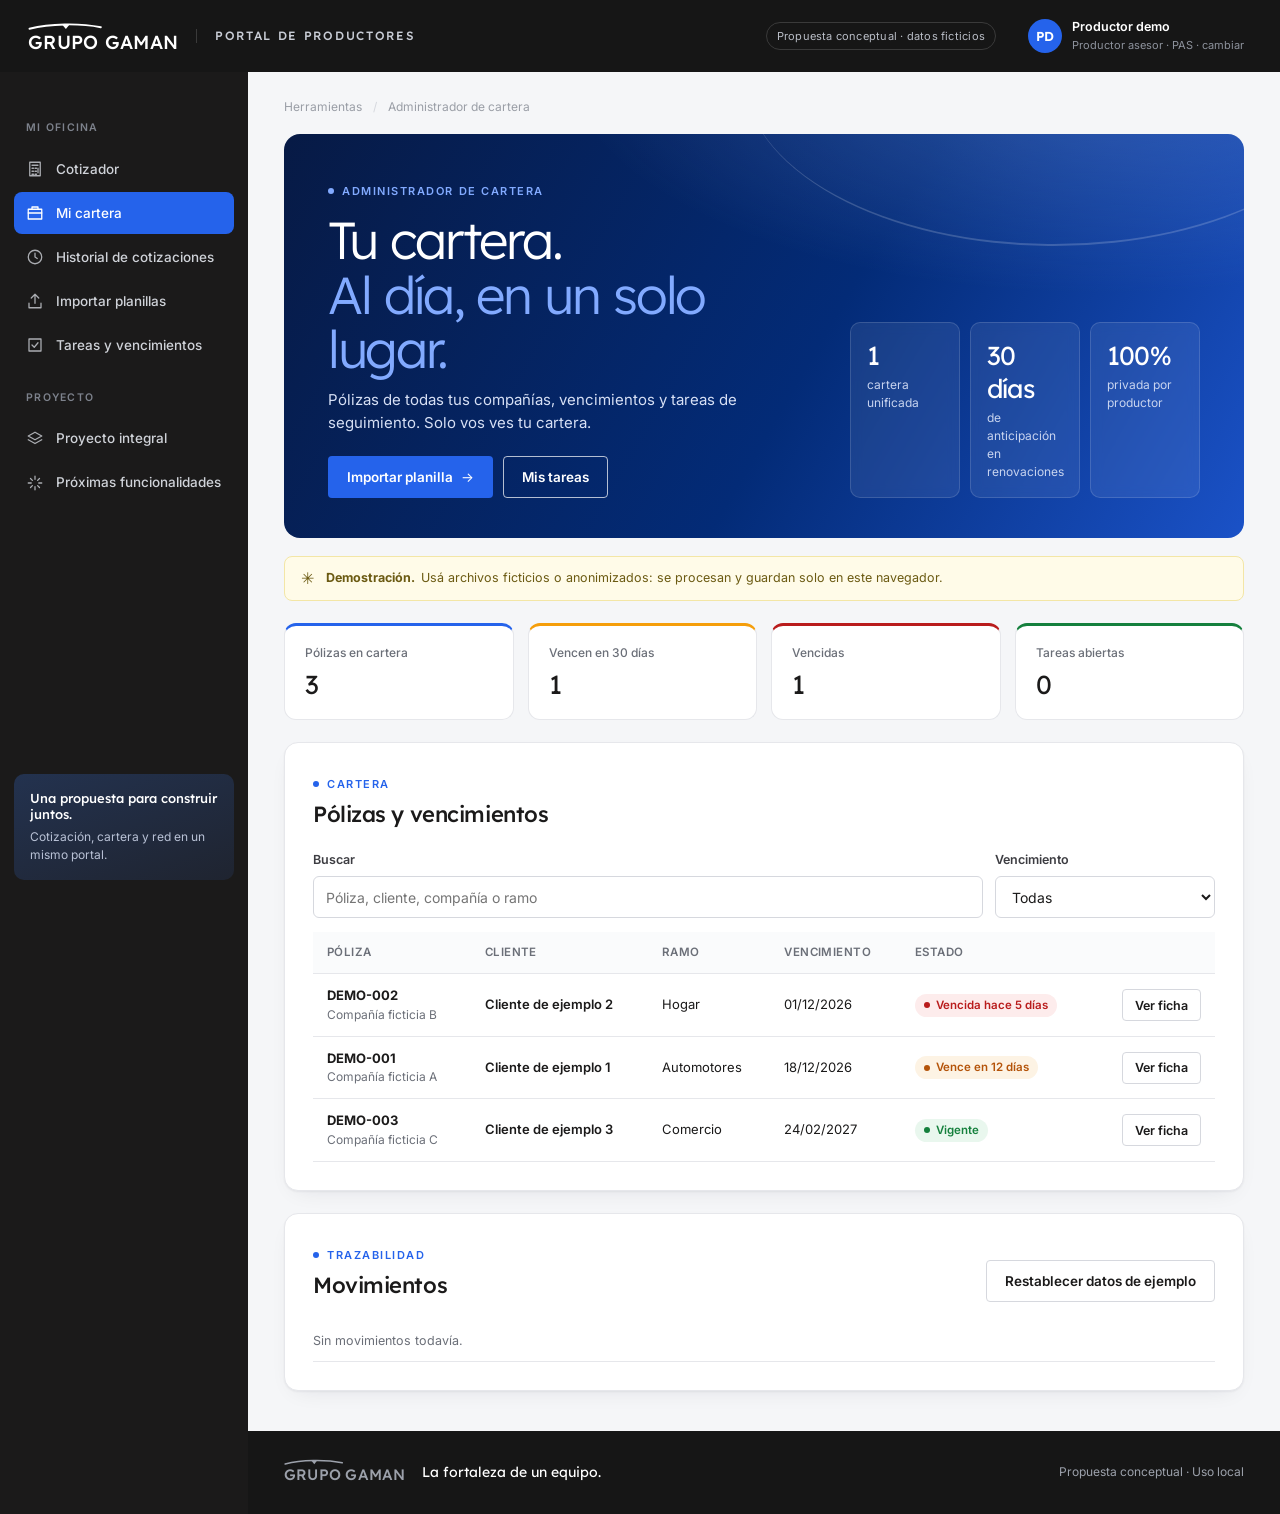
==== commit 5581afa7: "Add-profile-home-network-panel-and-client-views - Home page to explore the demo as producer, organiz" ====
--- a/cartera.html
+++ b/cartera.html
@@ -1,8 +1,17 @@
-<!doctype html><html lang="es"><head><meta charset="utf-8"><meta name="viewport" content="width=device-width,initial-scale=1"><title>Cartera | Propuesta Gaman</title><link rel="stylesheet" href="styles.css?v=0bbe7461b4a3"><link rel="stylesheet" href="features.css?v=e4483b8cd6e5"><link rel="stylesheet" href="portfolio.css?v=2a82ae984f4b"><link rel="stylesheet" href="navigation.css?v=14c0bb5fc23c"><script src="navigation.js?v=982911118211" defer></script><link rel="stylesheet" href="layout.css?v=daa2903c6724"><link rel="stylesheet" href="menu-groups.css?v=6135beb9e8dd"></head><body>
-<header><a class="brand" href="index.html?release=20261104-12" aria-label="Gaman, ir al cotizador"><span class="brand-icon" aria-hidden="true"></span><span><small>GRUPO</small><b>GAMAN</b></span></a><span class="head-tag">PROPUESTA CONCEPTUAL · DATOS FICTICIOS</span><a class="head-link" href="plataforma.html?release=20261104-12">Ver proyecto integral ↗</a></header><nav class="mobile-navigation" aria-label="Navegación móvil"><a class="nav" href="index.html?release=20261104-12">Cotizador</a><a class="nav selected" href="cartera.html?release=20261104-12" aria-current="page">Administrador de cartera</a><a class="nav" href="plataforma.html?release=20261104-12">Proyecto integral</a><p class="aside-label nav-group">GESTIONES Y SEGUIMIENTO</p><a class="nav" href="index.html?release=20261104-12#history">Historial de cotizaciones</a><a class="nav" href="cartera.html?release=20261104-12#import">Importar planillas</a><a class="nav" href="cartera.html?release=20261104-12#tasks">Tareas y vencimientos</a><a class="nav" href="index.html?release=20261104-12#ideas">Próximas funcionalidades</a></nav><div class="shell"><aside><nav aria-label="Navegación principal"><p class="aside-label">ESPACIO DE TRABAJO</p><a class="nav" href="index.html?release=20261104-12">Cotizador</a><a class="nav selected" href="cartera.html?release=20261104-12" aria-current="page">Administrador de cartera</a><a class="nav" href="plataforma.html?release=20261104-12">Proyecto integral</a><p class="aside-label nav-group">GESTIONES Y SEGUIMIENTO</p><a class="nav" href="index.html?release=20261104-12#history">Historial de cotizaciones</a><a class="nav" href="cartera.html?release=20261104-12#import">Importar planillas</a><a class="nav" href="cartera.html?release=20261104-12#tasks">Tareas y vencimientos</a><a class="nav" href="index.html?release=20261104-12#ideas">Próximas funcionalidades</a></nav><div class="aside-note"><b>Una propuesta para construir juntos.</b><p>Explorá cotización, cartera y próximas funcionalidades.</p></div></aside><main>
-<div class="crumb">Herramientas / Cartera</div><section class="intro"><div><div class="eyebrow">TU CARTERA, SOLO PARA VOS</div><h1>Tu cartera.<br><em>En un mismo lugar.</em></h1><p>Pólizas, vencimientos y tareas para acompañar cada oportunidad.</p></div></section><div class="demo-banner"><span>✳</span><div><strong>Demostración con datos de ejemplo</strong><p>Usá archivos ficticios o anonimizados. Se procesan y guardan solo en este navegador. No hay sincronización ni usuarios compartidos.</p></div></div><p id="message" role="status"></p>
+<!doctype html><html lang="es"><head><meta charset="utf-8"><meta name="viewport" content="width=device-width,initial-scale=1"><meta name="theme-color" content="#161616"><title>Cartera | Portal de productores Gaman</title><link rel="stylesheet" href="styles.css?v=14c5a4501ab4"><script src="navigation.js?v=4798a6af8eac" defer></script></head><body>
+<header><a class="brand" href="index.html?release=20261105-02" aria-label="Grupo Gaman, inicio"><svg viewBox="0 0 206 44" role="img" aria-label="Grupo Gaman"><path d="M2 12C30 5 70 4 100 10" fill="none" stroke="currentColor" stroke-width="2.6" stroke-linecap="round"/><path d="M47 6.4 52 12.5 57 6.2Z" fill="currentColor"/><text x="0" y="40" fill="currentColor" font-family="Lexend Deca, Inter, sans-serif" font-size="26" font-weight="500" letter-spacing=".4">GRUPO GAMAN</text></svg><span class="brand-product">Portal de productores</span></a><span class="head-tag">Propuesta conceptual · datos ficticios</span><a class="user-chip" href="index.html?release=20261105-02" title="Cambiar perfil"><i>PD</i><span><b>Productor demo</b><small>Cambiar perfil</small></span></a></header><nav class="mobile-navigation" aria-label="Navegación móvil"><p class="aside-label nav-group" data-roles="productor">Mi oficina</p><a class="nav" href="cotizador.html?release=20261105-02" data-roles="productor"><svg viewBox="0 0 24 24" aria-hidden="true"><path d="M5 3h14v18H5z"/><path d="M8 7h8M8 11h2M12 11h2M16 11v6M8 15h2M12 15h2M8 19h2M12 19h2"/></svg>Cotizador</a><a class="nav selected" href="cartera.html?release=20261105-02" data-roles="productor" aria-current="page"><svg viewBox="0 0 24 24" aria-hidden="true"><path d="M3 7h18v13H3z"/><path d="M8 7V4h8v3M3 12h18"/></svg>Mi cartera</a><a class="nav" href="cotizador.html?release=20261105-02#history" data-roles="productor"><svg viewBox="0 0 24 24" aria-hidden="true"><circle cx="12" cy="12" r="9"/><path d="M12 7v5l3 2"/></svg>Historial de cotizaciones</a><a class="nav" href="cartera.html?release=20261105-02#import" data-roles="productor"><svg viewBox="0 0 24 24" aria-hidden="true"><path d="M12 15V3M7 8l5-5 5 5"/><path d="M4 15v6h16v-6"/></svg>Importar planillas</a><a class="nav" href="cartera.html?release=20261105-02#tasks" data-roles="productor"><svg viewBox="0 0 24 24" aria-hidden="true"><path d="M4 4h16v16H4z"/><path d="m8 12 3 3 5-6"/></svg>Tareas y vencimientos</a><p class="aside-label nav-group" data-roles="organizador gaman">Red Gaman</p><a class="nav" href="red.html?release=20261105-02" data-roles="organizador gaman"><svg viewBox="0 0 24 24" aria-hidden="true"><path d="M4 20V10M10 20V4M16 20v-7M22 20H2"/></svg>Panel de red</a><a class="nav" href="red.html?release=20261105-02#productores" data-roles="organizador gaman"><svg viewBox="0 0 24 24" aria-hidden="true"><circle cx="9" cy="8" r="3.5"/><path d="M2.5 20c.8-3.6 3.3-5.5 6.5-5.5s5.7 1.9 6.5 5.5M16 4.5a3.5 3.5 0 0 1 0 7M18 14.8c1.8.8 3 2.5 3.5 5.2"/></svg>Productores</a><a class="nav" href="red.html?release=20261105-02#derivaciones" data-roles="organizador gaman"><svg viewBox="0 0 24 24" aria-hidden="true"><path d="M4 12h12M12 6l6 6-6 6"/><path d="M20 4v16"/></svg>Derivaciones a unidades</a><p class="aside-label nav-group" data-roles="all">Proyecto</p><a class="nav" href="plataforma.html?release=20261105-02" data-roles="all"><svg viewBox="0 0 24 24" aria-hidden="true"><path d="m12 3 9 5-9 5-9-5z"/><path d="m3 13 9 5 9-5"/></svg>Proyecto integral</a><a class="nav" href="cotizador.html?release=20261105-02#ideas" data-roles="all"><svg viewBox="0 0 24 24" aria-hidden="true"><path d="M12 3v4M12 17v4M3 12h4M17 12h4M6 6l2.5 2.5M15.5 15.5 18 18M18 6l-2.5 2.5M8.5 15.5 6 18"/></svg>Próximas funcionalidades</a></nav>
+<div class="shell"><aside><nav aria-label="Navegación principal"><p class="aside-label nav-group" data-roles="productor">Mi oficina</p><a class="nav" href="cotizador.html?release=20261105-02" data-roles="productor"><svg viewBox="0 0 24 24" aria-hidden="true"><path d="M5 3h14v18H5z"/><path d="M8 7h8M8 11h2M12 11h2M16 11v6M8 15h2M12 15h2M8 19h2M12 19h2"/></svg>Cotizador</a><a class="nav selected" href="cartera.html?release=20261105-02" data-roles="productor" aria-current="page"><svg viewBox="0 0 24 24" aria-hidden="true"><path d="M3 7h18v13H3z"/><path d="M8 7V4h8v3M3 12h18"/></svg>Mi cartera</a><a class="nav" href="cotizador.html?release=20261105-02#history" data-roles="productor"><svg viewBox="0 0 24 24" aria-hidden="true"><circle cx="12" cy="12" r="9"/><path d="M12 7v5l3 2"/></svg>Historial de cotizaciones</a><a class="nav" href="cartera.html?release=20261105-02#import" data-roles="productor"><svg viewBox="0 0 24 24" aria-hidden="true"><path d="M12 15V3M7 8l5-5 5 5"/><path d="M4 15v6h16v-6"/></svg>Importar planillas</a><a class="nav" href="cartera.html?release=20261105-02#tasks" data-roles="productor"><svg viewBox="0 0 24 24" aria-hidden="true"><path d="M4 4h16v16H4z"/><path d="m8 12 3 3 5-6"/></svg>Tareas y vencimientos</a><p class="aside-label nav-group" data-roles="organizador gaman">Red Gaman</p><a class="nav" href="red.html?release=20261105-02" data-roles="organizador gaman"><svg viewBox="0 0 24 24" aria-hidden="true"><path d="M4 20V10M10 20V4M16 20v-7M22 20H2"/></svg>Panel de red</a><a class="nav" href="red.html?release=20261105-02#productores" data-roles="organizador gaman"><svg viewBox="0 0 24 24" aria-hidden="true"><circle cx="9" cy="8" r="3.5"/><path d="M2.5 20c.8-3.6 3.3-5.5 6.5-5.5s5.7 1.9 6.5 5.5M16 4.5a3.5 3.5 0 0 1 0 7M18 14.8c1.8.8 3 2.5 3.5 5.2"/></svg>Productores</a><a class="nav" href="red.html?release=20261105-02#derivaciones" data-roles="organizador gaman"><svg viewBox="0 0 24 24" aria-hidden="true"><path d="M4 12h12M12 6l6 6-6 6"/><path d="M20 4v16"/></svg>Derivaciones a unidades</a><p class="aside-label nav-group" data-roles="all">Proyecto</p><a class="nav" href="plataforma.html?release=20261105-02" data-roles="all"><svg viewBox="0 0 24 24" aria-hidden="true"><path d="m12 3 9 5-9 5-9-5z"/><path d="m3 13 9 5 9-5"/></svg>Proyecto integral</a><a class="nav" href="cotizador.html?release=20261105-02#ideas" data-roles="all"><svg viewBox="0 0 24 24" aria-hidden="true"><path d="M12 3v4M12 17v4M3 12h4M17 12h4M6 6l2.5 2.5M15.5 15.5 18 18M18 6l-2.5 2.5M8.5 15.5 6 18"/></svg>Próximas funcionalidades</a></nav><div class="aside-note"><b>Una propuesta para construir juntos.</b><p>Cotización, cartera y red en un mismo portal.</p></div></aside><main>
+<div class="crumb">Herramientas <span>/</span> Administrador de cartera</div>
+<section class="hero"><div><span class="eyebrow light"><i></i>Administrador de cartera</span><h1>Tu cartera.<br><em>Al día, en un solo lugar.</em></h1><p>Pólizas de todas tus compañías, vencimientos y tareas de seguimiento. Solo vos ves tu cartera.</p><div class="hero-actions"><a class="btn arrow" href="cartera.html?release=20261105-02#import">Importar planilla</a><a class="btn outline-light" href="cartera.html?release=20261105-02#tasks">Mis tareas</a></div></div><ul class="hero-stats"><li><b>1</b><span>cartera unificada</span></li><li><b>30 días</b><span>de anticipación en renovaciones</span></li><li><b>100%</b><span>privada por productor</span></li></ul></section>
+<div class="demo-banner"><span>✳</span><div><strong>Demostración.</strong><p>Usá archivos ficticios o anonimizados: se procesan y guardan solo en este navegador.</p></div></div>
+<p id="message" role="status"></p>
 <div id="metrics" class="metrics"></div>
-<section class="history" id="import"><span class="eyebrow">DESDE TUS PLANILLAS</span><h2>Importar cartera</h2><p>Elegí un archivo Excel o CSV, relacioná sus columnas y revisá las filas antes de confirmar. La primera fila debe contener encabezados. Máximo 2 MB y 500 filas por hoja.</p><div class="actions"><button id="template" type="button">Descargar plantilla CSV</button><button id="example" type="button" class="secondary">Probar importación de ejemplo</button></div><label>Archivo .xlsx, .xls o .csv<input id="file" type="file" accept=".xlsx,.xls,.csv"></label><div id="mapping-area" hidden><label>Hoja del archivo<select id="sheet"></select></label><div id="mapping" class="grid"></div><p class="disclaimer">Las fechas deben verse como AAAA-MM-DD o DD/MM/AAAA. Las fórmulas se leen por su último valor guardado; no se recalculan.</p><button id="validate" type="button">Revisar importación</button></div><div id="preview-area" hidden><p id="preview-summary" role="status"></p><div id="preview-table" class="table-wrap"></div><button id="confirm" type="button" disabled>Confirmar filas válidas</button><p class="disclaimer">Las filas inválidas se omiten. Los registros existentes no se sobrescriben.</p></div></section>
-<section class="history"><h2>Pólizas y próximas gestiones</h2><div class="grid"><label>Buscar póliza, cliente o productor<input id="search" placeholder="Ej. DEMO-001"></label><label>Filtrar por vencimiento<select id="situation"><option value="">Todas</option><option value="expired">Vencidas</option><option value="soon">Próximos 30 días</option><option value="later">Más de 30 días</option></select></label></div><div class="table-wrap"><table><thead><tr><th>Póliza / compañía</th><th>Cliente</th><th>Ramo</th><th>Productor</th><th>Vencimiento</th><th></th></tr></thead><tbody id="policies"></tbody></table></div><p id="empty" hidden>No hay registros con estos filtros.</p><div id="detail" class="review" hidden aria-live="polite"></div></section>
-<section id="tasks" class="history"><span class="eyebrow">TRABAJO DIARIO</span><h2>Mis tareas</h2><form id="task-form"><div class="grid"><label>Póliza<select id="task-policy" required></select></label><label>Gestión<input id="task-title" required maxlength="150" placeholder="Ej. Preparar renovación"></label><label>Fecha de seguimiento<input id="task-date" type="date" required></label><label>Responsable<input id="task-owner" required maxlength="60" placeholder="Ej. Vos o tu colaborador"></label></div><button type="submit">Guardar tarea</button></form><div id="task-list"></div></section>
-<section class="history"><h2>Movimientos de esta demo</h2><div id="audit"></div><button id="reset" class="secondary" type="button">Restablecer datos de ejemplo</button><p class="disclaimer">Los movimientos se guardan localmente para ilustrar trazabilidad. La gestión de permisos, los respaldos y una auditoría compartida requieren una etapa posterior.</p></section><footer><b>GRUPO GAMAN</b><span>Propuesta conceptual · Uso local</span></footer></main></div><script src="vendor/xlsx.full.min.js?v=cc015130aa85"></script><script type="module" src="cartera.js?v=8e3730fedb8b"></script></body></html>
+<section class="panel"><div class="panel-head"><div><span class="eyebrow"><i></i>Cartera</span><h2>Pólizas y vencimientos</h2></div></div><div class="toolbar"><label>Buscar<input id="search" placeholder="Póliza, cliente, compañía o ramo"></label><label>Vencimiento<select id="situation"><option value="">Todas</option><option value="expired">Vencidas</option><option value="soon">Próximos 30 días</option><option value="later">Más de 30 días</option></select></label></div><div class="table-wrap"><table class="policies-table"><thead><tr><th>Póliza</th><th>Cliente</th><th>Ramo</th><th>Vencimiento</th><th>Estado</th><th></th></tr></thead><tbody id="policies"></tbody></table></div><p id="empty" hidden>No hay pólizas con estos filtros.</p><div id="detail" hidden aria-live="polite"></div></section>
+<section class="panel" id="import"><div class="panel-head"><div><span class="eyebrow"><i></i>Desde tus planillas</span><h2>Importar cartera</h2><p>Subí un Excel o CSV, relacioná las columnas y revisá cada fila antes de confirmar. Nada se sobrescribe.</p></div><div class="actions"><button id="template" type="button" class="secondary">Descargar plantilla</button><button id="example" type="button" class="secondary">Probar con un ejemplo</button></div></div>
+<ol class="stepper"><li>Elegí el archivo</li><li>Relacioná columnas</li><li>Revisá y confirmá</li></ol>
+<label class="dropzone"><span class="dropzone-icon">⇪</span><span><b>Archivo .xlsx, .xls o .csv</b><small>Hasta 2 MB y 500 filas · encabezados en la primera fila</small></span><input id="file" type="file" accept=".xlsx,.xls,.csv"></label>
+<div id="mapping-area" hidden><label>Hoja del archivo<select id="sheet"></select></label><div id="mapping" class="grid"></div><p class="disclaimer">Las fechas de Excel se leen como fecha; en texto se aceptan AAAA-MM-DD o DD/MM/AAAA. Las fórmulas se toman por su último valor guardado.</p><button id="validate" type="button" class="arrow">Revisar importación</button></div>
+<div id="preview-area" hidden><p id="preview-summary" role="status"></p><div id="preview-table" class="table-wrap"></div><button id="confirm" type="button" disabled>Confirmar filas válidas</button><p class="disclaimer">Las filas con errores se omiten. Las pólizas existentes no se sobrescriben.</p></div></section>
+<section class="panel" id="tasks"><div class="panel-head"><div><span class="eyebrow"><i></i>Trabajo diario</span><h2>Tareas y vencimientos</h2><p>Programá cada renovación o seguimiento y marcalo al terminar.</p></div></div><form id="task-form"><div class="grid"><label>Póliza<select id="task-policy" required></select></label><label>Gestión<input id="task-title" required maxlength="150" placeholder="Ej. Preparar renovación"></label><label>Fecha<input id="task-date" type="date" required></label><label>Responsable<input id="task-owner" required maxlength="60" placeholder="Ej. Vos o tu colaborador"></label></div><button type="submit">Guardar tarea</button></form><div id="task-list"></div></section>
+<section class="panel"><div class="panel-head"><div><span class="eyebrow"><i></i>Trazabilidad</span><h2>Movimientos</h2></div><button id="reset" class="secondary" type="button">Restablecer datos de ejemplo</button></div><div id="audit"></div></section>
+<footer><div class="logo-slot"><svg viewBox="0 0 206 44" role="img" aria-label="Grupo Gaman"><path d="M2 12C30 5 70 4 100 10" fill="none" stroke="currentColor" stroke-width="2.6" stroke-linecap="round"/><path d="M47 6.4 52 12.5 57 6.2Z" fill="currentColor"/><text x="0" y="40" fill="currentColor" font-family="Lexend Deca, Inter, sans-serif" font-size="26" font-weight="500" letter-spacing=".4">GRUPO GAMAN</text></svg></div><span class="tagline">La fortaleza de un equipo.</span><span class="legal">Propuesta conceptual · Uso local</span></footer></main></div><script src="vendor/xlsx.full.min.js?v=cc015130aa85"></script><script type="module" src="cartera.js?v=72ad83b56a67"></script></body></html>
--- a/styles.css
+++ b/styles.css
@@ -1,11 +1,621 @@
-@import url('https://fonts.googleapis.com/css2?family=Lexend+Deca:wght@300;400;500;600;700&display=swap');
-@import url('https://fonts.googleapis.com/css2?family=DM+Sans:wght@400;500;600;700&family=Manrope:wght@400;500;600;700;800&display=swap');
-:root{--ink:#233830;--green:#507d68;--accent:#a0bd92;--muted:#849289;--border:#e6ece7;--bg:#f5f7f4}*{box-sizing:border-box}html{scroll-behavior:smooth}body{margin:0;background:var(--bg);color:var(--ink);font:14px 'DM Sans',sans-serif}header{height:78px;background:#fff;display:flex;align-items:center;padding:0 5%;border-bottom:1px solid var(--border)}.brand{display:flex;align-items:center;gap:11px;color:#244b3e;text-decoration:none;line-height:1}.brand-icon{width:39px;height:39px;border:2px solid #67967c;border-radius:50%;display:grid;place-items:center;font:700 23px Manrope}.brand small{display:block;font-size:9px;letter-spacing:2px}.brand b{display:block;font-size:17px;letter-spacing:2px;margin-top:3px}.head-tag{margin-left:auto;color:#9ca8a0;letter-spacing:1.5px;font-size:9px;font-weight:700}.head-link{color:#456c59;text-decoration:none;font-size:12px;font-weight:700;margin-left:40px}.head-link span{margin-left:8px}.shell{display:flex;min-height:calc(100vh - 78px)}aside{background:#fff;width:225px;flex:none;padding:44px 16px 25px;border-right:1px solid var(--border);display:flex;flex-direction:column;justify-content:space-between}.aside-label,.eyebrow{letter-spacing:1.5px;font-size:9px;font-weight:700}.aside-label{padding-left:13px;color:#a5b0a8;margin:0 0 18px}.nav{padding:14px;color:#8c9a90;text-decoration:none;display:flex;align-items:center;gap:13px;font-size:12px;border-radius:8px}.nav span{font-size:18px}.nav b{margin-left:auto;font-size:9px;color:#b4c1b7}.nav.selected{background:#eaf2eb;color:#4b7b60;font-weight:700}.aside-note{background:#f2f7f2;padding:20px;border-radius:12px;color:#537b62;font-size:12px}.aside-note p{font-size:11px;line-height:1.6;color:#95a79a}.spark{display:block;font-size:25px;margin-bottom:13px}main{width:min(1280px,100%);padding:38px 5% 25px;margin:auto}.crumb{font-size:11px;color:#a5b0a7;margin-bottom:35px}.crumb span{padding:0 10px;color:#cbd2cb}.intro{display:flex;justify-content:space-between;align-items:end;margin-bottom:30px}.eyebrow{color:#6f987b}.eyebrow i{display:inline-block;width:7px;height:7px;background:#8aae89;border-radius:50%;margin-right:7px}h1,h2,p{margin:0}h1{font:600 clamp(33px,4.2vw,54px)/1.12 Manrope,sans-serif;letter-spacing:-2px;margin:15px 0}em{font-style:normal;color:#79a385}.intro p{color:#8e9d92}.intro-side{border-left:1px solid #d4e2d6;padding-left:22px;color:#6d8b76;margin-bottom:5px}.intro-side span{font-size:9px;letter-spacing:1px;display:block;margin-bottom:11px}.intro-side b{line-height:1.5}.demo-banner{display:flex;gap:13px;background:#eaf3e9;border:1px solid #dbeadd;color:#50765c;padding:15px 18px;border-radius:9px;margin-bottom:22px}.demo-banner>span{font-size:20px}.demo-banner strong{font-size:12px}.demo-banner p{font-size:11px;color:#77947d;margin-top:4px;line-height:1.5}.workspace{display:grid;grid-template-columns:minmax(0,1fr) 285px;gap:20px;align-items:start}.form-card,.summary,.offer{background:#fff;border:1px solid #edf1ed;border-radius:14px;box-shadow:0 8px 35px #1e48280a}.form-card{padding:30px}.card-head{display:flex;gap:14px;align-items:start;margin-bottom:31px}.step{width:36px;height:36px;flex:none;display:grid;place-items:center;background:#eaf3e9;border-radius:10px;color:#72977c;font-weight:700}.card-head h2,.results h2{font:700 21px Manrope;letter-spacing:-.7px;margin:6px 0}.card-head p,.results-title p{font-size:12px;color:#9ba99d}.tag{margin-left:auto;border-radius:20px;background:#f0f6ef;color:#7e9b80;font-size:9px;letter-spacing:1px;padding:8px 10px;white-space:nowrap}.grid{display:grid;grid-template-columns:1fr 1fr;gap:22px 18px}label{font-size:12px;font-weight:700;color:#506256}label span{color:#8bad8b}input,select{display:block;width:100%;height:45px;border:1px solid #e2e9e2;border-radius:7px;background:#fff;padding:0 12px;margin-top:9px;color:#354b3d;font:13px 'DM Sans';outline:none}input:focus,select:focus{border-color:#80a98a;box-shadow:0 0 0 3px #e9f3e9}input::placeholder{color:#bec9bf}.form-bottom{border-top:1px solid #edf1ed;display:flex;justify-content:space-between;align-items:center;gap:20px;margin-top:30px;padding-top:24px}.form-bottom p{font-size:10px;line-height:1.5;color:#a4b0a6;max-width:230px}button{border:0;background:#4d7c62;color:white;border-radius:7px;padding:14px 17px;font-weight:700;cursor:pointer}button:hover{background:#355f48}button span{margin-left:15px}.summary{padding:27px}.summary h2{font:700 22px/1.28 Manrope;letter-spacing:-.7px;margin:16px 0 12px}.summary>p{color:#9aa89d;font-size:12px;line-height:1.6}.summary hr{border:0;border-top:1px solid #eef1ee;margin:25px 0}.summary-line{display:flex;justify-content:space-between;gap:10px;margin:17px 0;font-size:11px}.summary-line span{color:#a0ada2}.summary-line b{text-align:right}.green{color:#79a487}.side-tip{display:flex;gap:14px;padding:24px 8px;color:#698e72}.side-tip>span{font-size:24px}.side-tip b{font-size:12px}.side-tip p{font-size:11px;color:#9baea0;line-height:1.6;margin-top:6px}.results{margin-top:34px}.results-title{display:flex;justify-content:space-between;align-items:end;margin-bottom:20px}.results-title p{margin-top:8px}.offer-grid{display:grid;grid-template-columns:repeat(3,1fr);gap:16px}.offer{padding:22px}.offer-top{display:flex;justify-content:space-between;align-items:start}.offer .company{color:#8b9d8e;font-size:11px}.offer h3{font:700 17px Manrope;margin:8px 0 20px}.offer .price{font:700 26px Manrope;letter-spacing:-1px}.offer .period{font-size:11px;color:#a0afa2}.offer ul{padding:18px 0 0;margin:18px 0 0;border-top:1px solid #edf1ed;list-style:none;color:#74877a;line-height:2;font-size:12px}.disclaimer{font-size:11px;color:#9aa99b;line-height:1.5;margin-top:15px}.ideas{margin-top:45px;padding:40px;background:#e8f0e6;border-radius:15px;display:grid;grid-template-columns:1fr 1fr;gap:45px}.ideas h2{font:600 35px/1.2 Manrope;letter-spacing:-1.5px;margin:13px 0}.ideas>div>p{color:#829787;line-height:1.7;max-width:380px}.idea-list>div{display:flex;gap:17px;border-bottom:1px solid #d3e1d3;padding:15px 0;align-items:center}.idea-list>div span{font-size:10px;color:#91ab94}.idea-list>div p{flex:1;font-weight:600}.idea-list>div b{color:#79a182}.ideas-caption{font-size:10px;margin:12px 0;color:#90a493!important}#copy-status{font-size:11px;margin-top:10px}footer{display:flex;gap:18px;margin-top:45px;color:#a7b3a9;font-size:10px}footer b{letter-spacing:1px}footer span:last-child{margin-left:auto}@media(max-width:1000px){aside{width:180px}.workspace{grid-template-columns:1fr}.side{display:grid;grid-template-columns:1fr 1fr}.intro-side{display:none}.offer-grid{grid-template-columns:1fr 1fr}}@media(max-width:650px){header{height:68px}.head-tag{display:none}.head-link{margin-left:auto}aside{display:none}.shell{display:block}main{padding:27px 20px}.crumb{margin-bottom:25px}.grid,.side,.offer-grid,.ideas{grid-template-columns:1fr}.form-card{padding:21px}.tag{display:none}.form-bottom{align-items:stretch;flex-direction:column}.ideas{padding:27px;gap:20px}footer{flex-wrap:wrap}footer span:last-child{margin-left:0}}
-/* Identidad basada en grupogaman.com.ar/nosotros: Lexend, neutros y azul profundo. */
-
-:root{--ink:#1b1a1a;--green:#2563eb;--accent:#2563eb;--muted:#6d6d6d;--border:#eaeaea;--bg:#f9f9f9}
-body{font-family:'Lexend Deca',sans-serif;background:#f9f9f9;color:#1b1a1a}
-header{background:#161616;border:0;height:80px}.brand{color:white}.brand-icon{border:0;border-radius:0;width:25px;height:14px;font-size:0;background:#2563eb;clip-path:polygon(0 0,100% 0,100% 45%,64% 45%,50% 100%,36% 45%,0 45%)}.head-tag{color:#9b9b9b}.head-link{color:white}
-aside{background:#1b1a1a;border-color:#282828}.aside-label{color:#777}.nav{color:#b9b9b9}.nav.selected{background:#282828;color:white}.nav.selected span,.nav.selected b{color:#7aa8ff}.aside-note{background:#282828;color:white}.aside-note p{color:#aaa}.spark{color:#75a5ff}
-.crumb{color:#9b9b9b}.crumb span{color:#bcbcbc}.intro{margin:-5px -3% 26px;padding:52px 5%;border-radius:12px;color:white;background:linear-gradient(135deg,#2563eb 0%,#0c2a6b 62%,#09245f 100%)}.intro .eyebrow{color:#bed2ff}.intro p{color:#e1e9fa}.intro-side{color:#e4edff;border-color:#7893c4}.intro-side span{color:#b6c9ed}h1,h2,h3,.summary h2,.ideas h2,.price{font-family:'Lexend Deca',sans-serif;letter-spacing:-1px}h1{font-weight:400}em,.summary em{color:#9fc3ff}.intro em{color:#c5d9ff}.eyebrow{color:#2563eb}.eyebrow i{background:#2563eb}
-.demo-banner{background:#edf2fc;border-color:#dce7fc;color:#173b79}.demo-banner p{color:#576d92}.form-card,.summary,.offer{box-shadow:none;border-color:#eaeaea}.step{background:#edf2fc;color:#2563eb}.tag{background:#edf2fc;color:#2459b9}.card-head p,.results-title p,.summary>p{color:#7e7e7e}.form-card label{color:#282828}.form-card label span{color:#2563eb}input,select{font-family:'Lexend Deca',sans-serif;border-color:#dedede;color:#1b1a1a}input:focus,select:focus{border-color:#2563eb;box-shadow:0 0 0 3px #e6efff}button{font-family:'Lexend Deca',sans-serif;background:#2563eb}button:hover{background:#0c2a6b}.green{color:#2563eb}.side-tip{color:#0c2a6b}.side-tip p{color:#777}.ideas{background:#161616;color:#fff}.ideas .eyebrow{color:#a8c4ff}.ideas>div>p,.ideas-caption{color:#bbb!important}.idea-list>div{border-color:#404040}.idea-list>div span,.idea-list>div b{color:#a8c4ff}.offer ul{color:#5a5a5a}.offer .company,.disclaimer{color:#777}
+/* Portal de productores Gaman — sistema visual basado en grupogaman.com.ar
+   Lexend Deca para títulos, Inter para interfaz. Azul #2563eb, navy #032b77, grafito #1b1a1a. */
+@import url('https://fonts.googleapis.com/css2?family=Inter:wght@400;500;600;700&family=Lexend+Deca:wght@300;400;500;600;700&display=swap');
+
+:root {
+  --ink: #1b1a1a;
+  --ink-2: #3d3d42;
+  --muted: #6b6f78;
+  --faint: #9a9ea6;
+  --line: #e6e7eb;
+  --line-2: #d6d8de;
+  --bg: #f5f6f8;
+  --surface: #fff;
+  --blue: #2563eb;
+  --blue-700: #1d4ed8;
+  --blue-50: #eef3fe;
+  --blue-100: #dbe6fd;
+  --navy: #032b77;
+  --navy-900: #071a45;
+  --sky: #82aaff;
+  --lime: #dbf844;
+  --ok: #15803d;
+  --ok-50: #e9f7ee;
+  --warn: #b45309;
+  --warn-50: #fdf3e4;
+  --bad: #b91c1c;
+  --bad-50: #fdecec;
+  --radius: 10px;
+  --shadow: 0 1px 2px rgba(16, 24, 40, .05), 0 8px 24px -12px rgba(16, 24, 40, .12);
+  --head-h: 72px;
+  --display: 'Lexend Deca', 'Inter', system-ui, sans-serif;
+  --ui: 'Inter', system-ui, -apple-system, 'Segoe UI', sans-serif;
+}
+
+* { box-sizing: border-box; }
+html { scroll-behavior: smooth; scroll-padding-top: calc(var(--head-h) + 24px); }
+body { margin: 0; background: var(--bg); color: var(--ink); font: 14px/1.5 var(--ui); -webkit-font-smoothing: antialiased; }
+h1, h2, h3, p { margin: 0; }
+h1, h2, h3 { font-family: var(--display); color: var(--ink); }
+a { color: var(--blue); }
+[hidden], [data-route-hidden] { display: none !important; }
+:focus-visible { outline: 2px solid var(--blue); outline-offset: 2px; }
+
+/* ---------- Encabezado ---------- */
+header {
+  position: sticky; top: 0; z-index: 30; height: var(--head-h);
+  display: flex; align-items: center; gap: 28px; padding: 0 28px;
+  background: #161616; color: #fff;
+}
+.brand { display: flex; align-items: center; gap: 18px; color: #fff; text-decoration: none; }
+.brand svg { width: 150px; height: auto; display: block; }
+.brand-product { padding-left: 18px; border-left: 1px solid #3a3a3a; font: 500 12px/1.2 var(--display); letter-spacing: .14em; text-transform: uppercase; color: #c9cdd6; }
+.head-tag { margin-left: auto; padding: 5px 10px; border: 1px solid #3a3a3a; border-radius: 999px; font-size: 11px; color: #b9bdc6; letter-spacing: .02em; }
+.head-link { color: #fff; text-decoration: none; font-weight: 600; font-size: 13px; white-space: nowrap; }
+.head-link:hover { color: var(--sky); }
+.user-chip { display: flex; align-items: center; gap: 10px; font-size: 12px; color: #d8dbe2; }
+.user-chip i { display: grid; place-items: center; width: 34px; height: 34px; border-radius: 50%; background: var(--blue); color: #fff; font: 600 13px var(--display); font-style: normal; }
+.user-chip small { display: block; color: #8d929c; font-size: 11px; }
+
+/* ---------- Estructura ---------- */
+.shell { display: flex; align-items: flex-start; width: 100%; min-height: calc(100vh - var(--head-h)); background: linear-gradient(to right, #1b1a1a 248px, transparent 248px); }
+.shell > aside {
+  position: sticky; top: var(--head-h); flex: none; width: 248px; height: calc(100dvh - var(--head-h));
+  display: flex; flex-direction: column; justify-content: space-between; gap: 24px;
+  padding: 26px 14px 20px; overflow-y: auto; background: #1b1a1a; color: #cfd2d8; scrollbar-width: thin;
+}
+aside nav { display: flex; flex-direction: column; gap: 2px; }
+.aside-label { margin: 0 12px 10px; font-size: 10.5px; font-weight: 600; letter-spacing: .12em; color: #7d828c; text-transform: uppercase; }
+.aside-label.nav-group { margin-top: 22px; }
+.nav { display: flex; align-items: center; gap: 12px; min-height: 42px; padding: 9px 12px; border-radius: 8px; color: #cfd2d8; text-decoration: none; font-size: 13.5px; font-weight: 500; }
+.nav svg { width: 18px; height: 18px; flex: none; stroke: currentColor; fill: none; stroke-width: 1.7; stroke-linecap: round; stroke-linejoin: round; opacity: .8; }
+.nav:hover { background: #262626; color: #fff; }
+.nav.selected { background: var(--blue); color: #fff; }
+.nav.selected svg { opacity: 1; }
+.aside-note { padding: 16px; border-radius: var(--radius); background: linear-gradient(160deg, #23324f, #1f2430); font-size: 12px; color: #b9c2d6; }
+.aside-note b { display: block; margin-bottom: 6px; color: #fff; font: 500 13px var(--display); }
+.mobile-navigation { display: none; }
+
+main { flex: 1; min-width: 0; width: min(1240px, 100%); margin: 0 auto; padding: 26px 36px 0; }
+.crumb { margin-bottom: 18px; font-size: 12px; color: var(--faint); }
+.crumb span { margin: 0 8px; color: var(--line-2); }
+.route-heading { margin: 4px 0 20px; font: 500 28px var(--display); letter-spacing: -.02em; }
+
+/* ---------- Textos y botones ---------- */
+.eyebrow { display: inline-flex; align-items: center; gap: 8px; font-size: 11px; font-weight: 600; letter-spacing: .14em; text-transform: uppercase; color: var(--blue); }
+.eyebrow i { width: 6px; height: 6px; border-radius: 50%; background: currentColor; }
+.eyebrow.light { color: var(--sky); }
+em { font-style: normal; }
+.disclaimer { font-size: 12px; color: var(--muted); }
+
+button, .btn {
+  display: inline-flex; align-items: center; justify-content: center; gap: 8px; min-height: 42px; padding: 0 18px;
+  border: 1px solid transparent; border-radius: 4px; background: var(--blue); color: #fff;
+  font: 600 13.5px var(--ui); text-decoration: none; cursor: pointer; transition: background .15s, border-color .15s, color .15s;
+}
+button:hover, .btn:hover { background: var(--blue-700); }
+button:disabled { opacity: .45; cursor: not-allowed; }
+button.secondary, .btn.secondary { background: var(--surface); color: var(--ink); border-color: var(--line-2); }
+button.secondary:hover, .btn.secondary:hover { border-color: var(--ink); background: var(--surface); }
+.btn.outline-light { background: transparent; border-color: rgba(255,255,255,.7); color: #fff; }
+.btn.outline-light:hover { background: rgba(255,255,255,.1); }
+.arrow::after { content: '→'; font-weight: 400; }
+
+/* ---------- Formularios ---------- */
+label { display: block; font-size: 12.5px; font-weight: 600; color: var(--ink-2); }
+label > input, label > select { display: block; margin-top: 6px; }
+.req { color: var(--blue); margin-left: 2px; }
+input, select {
+  width: 100%; min-height: 42px; padding: 0 12px; border: 1px solid var(--line-2); border-radius: 6px;
+  background: var(--surface); color: var(--ink); font: 400 14px var(--ui);
+}
+input:focus, select:focus { outline: none; border-color: var(--blue); box-shadow: 0 0 0 3px var(--blue-100); }
+input:user-invalid { border-color: var(--bad); }
+input[readonly] { background: var(--bg); color: var(--muted); }
+.grid { display: grid; grid-template-columns: repeat(2, minmax(0, 1fr)); gap: 16px 18px; }
+.grid-3 { grid-template-columns: repeat(3, minmax(0, 1fr)); }
+.hint { font-size: 12px; font-weight: 400; color: var(--muted); }
+
+/* ---------- Bloques ---------- */
+.panel { margin-top: 22px; padding: 28px; background: var(--surface); border: 1px solid var(--line); border-radius: 14px; box-shadow: var(--shadow); min-width: 0; }
+.panel-head { display: flex; align-items: flex-end; justify-content: space-between; gap: 16px; margin-bottom: 20px; flex-wrap: wrap; }
+.panel-head h2 { margin-top: 6px; font-size: 22px; font-weight: 500; letter-spacing: -.02em; }
+.panel-head p { margin-top: 6px; color: var(--muted); max-width: 640px; }
+.tag { display: inline-flex; align-items: center; padding: 4px 10px; border-radius: 999px; background: var(--blue-50); color: var(--blue-700); font-size: 11px; font-weight: 600; white-space: nowrap; }
+.badge { display: inline-flex; align-items: center; gap: 6px; padding: 3px 9px; border-radius: 999px; font-size: 11.5px; font-weight: 600; white-space: nowrap; }
+.badge::before { content: ''; width: 6px; height: 6px; border-radius: 50%; background: currentColor; }
+.badge.ok { background: var(--ok-50); color: var(--ok); }
+.badge.warn { background: var(--warn-50); color: var(--warn); }
+.badge.bad { background: var(--bad-50); color: var(--bad); }
+.badge.info { background: var(--blue-50); color: var(--blue-700); }
+.badge.neutral { background: #f0f1f4; color: var(--ink-2); }
+
+.demo-banner { display: flex; gap: 12px; align-items: flex-start; margin-top: 18px; padding: 12px 16px; border-radius: 8px; background: #fffbe8; border: 1px solid #f3e6a6; color: #6b5a12; font-size: 12.5px; }
+.demo-banner > span { font-size: 16px; line-height: 1.2; }
+.demo-banner strong { margin-right: 6px; }
+.demo-banner p { display: inline; }
+#message:not(:empty) { margin-top: 18px; padding: 12px 16px; border-radius: 8px; background: var(--blue-50); color: var(--blue-700); font-weight: 500; }
+
+/* ---------- Hero ---------- */
+.hero {
+  position: relative; overflow: hidden; display: grid; grid-template-columns: minmax(0, 1.4fr) minmax(0, 1fr); gap: 32px; align-items: end;
+  padding: 44px 44px 40px; border-radius: 16px; color: #fff;
+  background: radial-gradient(900px 400px at 85% -20%, rgba(130,170,255,.35), transparent 60%), linear-gradient(120deg, var(--navy-900) 0%, var(--navy) 55%, var(--blue) 120%);
+}
+.hero::after { /* arco del logo */
+  content: ''; position: absolute; right: -120px; top: -230px; width: 620px; height: 340px; border-radius: 50%;
+  border-bottom: 2px solid rgba(255,255,255,.18); pointer-events: none;
+}
+.hero h1 { margin: 14px 0 12px; color: #fff; font-size: clamp(32px, 4.2vw, 52px); font-weight: 300; line-height: 1.05; letter-spacing: -.04em; }
+.hero h1 em { color: var(--sky); }
+.hero p { max-width: 520px; color: #d7e0f5; font-size: 15px; }
+.hero-actions { display: flex; gap: 10px; flex-wrap: wrap; margin-top: 22px; }
+.hero-stats { position: relative; z-index: 1; display: grid; grid-template-columns: repeat(3, minmax(0, 1fr)); gap: 10px; margin: 0; padding: 0; list-style: none; }
+.hero-stats li { padding: 16px; border-radius: 10px; background: rgba(255,255,255,.08); border: 1px solid rgba(255,255,255,.14); backdrop-filter: blur(6px); }
+.hero-stats b { display: block; font: 400 26px var(--display); letter-spacing: -.03em; }
+.hero-stats span { display: block; margin-top: 4px; font-size: 12px; color: #c8d4ef; }
+
+/* ---------- Cotizador ---------- */
+.ramo-picker { display: flex; gap: 6px; flex-wrap: wrap; margin-top: 22px; padding: 5px; width: fit-content; max-width: 100%; border-radius: 10px; background: var(--surface); border: 1px solid var(--line); }
+.ramo-picker button { min-height: 36px; padding: 0 14px; background: transparent; color: var(--muted); font-weight: 500; }
+.ramo-picker button:hover { background: var(--bg); color: var(--ink); }
+.ramo-picker button.chosen { background: var(--ink); color: #fff; }
+.ramo-picker button small { font-size: 10px; color: var(--faint); font-weight: 500; }
+#ramo-note:not(:empty) { margin-top: 10px; font-size: 12.5px; color: var(--muted); }
+
+.workspace { display: grid; grid-template-columns: minmax(0, 1fr) 320px; gap: 22px; align-items: start; margin-top: 18px; }
+.form-card { min-width: 0; background: var(--surface); border: 1px solid var(--line); border-radius: 14px; box-shadow: var(--shadow); }
+.form-step { padding: 26px 28px; border-bottom: 1px solid var(--line); }
+.step-head { display: flex; gap: 14px; align-items: center; margin-bottom: 18px; }
+.step-head .step { display: grid; place-items: center; width: 30px; height: 30px; border-radius: 50%; background: var(--ink); color: #fff; font: 500 13px var(--display); flex: none; }
+.step-head h2 { font-size: 18px; font-weight: 500; letter-spacing: -.01em; }
+.step-head p { color: var(--muted); font-size: 12.5px; }
+
+.plate-search { display: grid; grid-template-columns: auto 1fr; gap: 14px 18px; align-items: center; margin-bottom: 20px; padding: 18px; border-radius: 12px; background: var(--bg); border: 1px dashed var(--line-2); }
+.plate { width: 190px; border: 2px solid #111; border-radius: 7px; background: #fff; overflow: hidden; box-shadow: 0 2px 0 #111; }
+.plate::before { content: 'REPÚBLICA ARGENTINA'; display: block; padding: 3px 0; background: #1f3f9a; color: #fff; font: 600 8px var(--ui); letter-spacing: .18em; text-align: center; }
+.plate input { min-height: 46px; border: 0; border-radius: 0; text-align: center; font: 600 24px var(--display); letter-spacing: .12em; text-transform: uppercase; }
+.plate input:focus { box-shadow: none; }
+.plate-actions { display: flex; gap: 8px; flex-wrap: wrap; }
+#plate-status { grid-column: 1 / -1; font-size: 12.5px; color: var(--muted); }
+
+.companies { display: grid; grid-template-columns: repeat(3, minmax(0, 1fr)); gap: 10px; margin: 0; padding: 0; border: 0; }
+.companies legend { display: none; }
+.companies label { position: relative; display: flex; flex-direction: row; align-items: center; gap: 12px; padding: 14px; border: 1px solid var(--line-2); border-radius: 10px; cursor: pointer; font-weight: 600; }
+.companies label:has(input:checked) { border-color: var(--blue); background: var(--blue-50); }
+.companies input { width: 18px; height: 18px; min-height: 0; margin: 0; accent-color: var(--blue); }
+.logo-mark { display: grid; place-items: center; width: 34px; height: 34px; border-radius: 8px; color: #fff; font: 600 14px var(--display); flex: none; }
+.logo-mark.A { background: #0f766e; } .logo-mark.B { background: #7c3aed; } .logo-mark.C { background: #c2410c; }
+.scenario { margin-top: 16px; max-width: 320px; }
+.form-bottom { display: flex; align-items: center; justify-content: flex-end; gap: 10px; flex-wrap: wrap; padding: 18px 28px; background: #fafbfc; border-radius: 0 0 14px 14px; }
+.form-bottom p { margin-right: auto; font-size: 12px; color: var(--muted); }
+#form-status:not(:empty) { margin: 0 28px 0; padding: 10px 14px; border-radius: 8px; background: var(--blue-50); color: var(--blue-700); font-size: 12.5px; font-weight: 500; }
+
+.side { position: sticky; top: calc(var(--head-h) + 20px); display: grid; gap: 14px; min-width: 0; }
+.summary { padding: 22px; border-radius: 14px; background: var(--ink); color: #fff; }
+.summary h2 { margin: 8px 0 14px; color: #fff; font-size: 20px; font-weight: 400; letter-spacing: -.02em; }
+.summary .eyebrow { color: var(--sky); }
+.summary-line { display: flex; justify-content: space-between; gap: 12px; padding: 9px 0; border-top: 1px solid #333; font-size: 12.5px; }
+.summary-line span { color: #9ca1ab; }
+.summary-line b { font-weight: 500; text-align: right; }
+.summary-line b.pending { color: #6f747e; font-weight: 400; }
+.side-tip { display: flex; gap: 12px; padding: 18px; border-radius: 14px; background: var(--surface); border: 1px solid var(--line); font-size: 12.5px; color: var(--muted); }
+.side-tip b { display: block; color: var(--ink); margin-bottom: 4px; }
+.side-tip > span { color: var(--blue); font-size: 18px; }
+
+/* Resultados */
+.results { margin-top: 26px; }
+.results-title { display: flex; justify-content: space-between; align-items: flex-end; gap: 16px; flex-wrap: wrap; }
+.results-title h2 { margin-top: 6px; font-size: 26px; font-weight: 500; letter-spacing: -.02em; }
+#risk-summary { margin-top: 4px; color: var(--muted); }
+.company-statuses { display: flex; gap: 8px; flex-wrap: wrap; margin: 16px 0; }
+.company-statuses p { display: inline-flex; align-items: center; gap: 8px; padding: 7px 12px; border-radius: 999px; background: var(--surface); border: 1px solid var(--line); font-size: 12px; color: var(--ink-2); }
+.company-statuses p::before { content: ''; width: 10px; height: 10px; border-radius: 50%; border: 2px solid var(--blue-100); border-top-color: var(--blue); animation: spin .8s linear infinite; }
+.company-statuses p.done::before { animation: none; border: 0; background: var(--ok); }
+.company-statuses p.none::before { animation: none; border: 0; background: var(--warn); }
+.company-statuses p.error::before { animation: none; border: 0; background: var(--bad); }
+@keyframes spin { to { transform: rotate(360deg); } }
+
+.offer-grid { display: grid; grid-template-columns: repeat(3, minmax(0, 1fr)); gap: 16px; }
+.company-col { display: grid; gap: 12px; align-content: start; min-width: 0; }
+.company-col > header { position: static; height: auto; display: flex; align-items: center; gap: 10px; padding: 0 2px; background: none; color: var(--ink); }
+.company-col > header b { font: 500 15px var(--display); }
+.company-col > header small { display: block; color: var(--muted); font-size: 11.5px; }
+.offer { position: relative; padding: 18px; background: var(--surface); border: 1px solid var(--line); border-radius: 12px; transition: border-color .15s, box-shadow .15s; }
+.offer:hover { border-color: var(--line-2); box-shadow: var(--shadow); }
+.offer.is-selected { border-color: var(--blue); box-shadow: 0 0 0 3px var(--blue-100); }
+.offer h3 { font-size: 15px; font-weight: 500; }
+.offer .price { margin-top: 10px; font: 400 28px var(--display); letter-spacing: -.03em; font-variant-numeric: tabular-nums; }
+.offer .period { font-size: 11.5px; color: var(--muted); }
+.offer ul { display: grid; gap: 6px; margin: 14px 0 0; padding: 14px 0 0; border-top: 1px solid var(--line); list-style: none; font-size: 12.5px; }
+.offer li { display: flex; gap: 8px; color: var(--ink-2); }
+.offer li::before { content: '✓'; color: var(--ok); font-weight: 700; }
+.offer li.no { color: var(--faint); }
+.offer li.no::before { content: '–'; color: var(--faint); }
+.best { position: absolute; top: -10px; right: 14px; padding: 3px 9px; border-radius: 4px; background: var(--lime); color: var(--ink); font-size: 11px; font-weight: 700; }
+.select-offer { display: flex; flex-direction: row; align-items: center; justify-content: center; gap: 8px; margin-top: 14px; min-height: 38px; border: 1px solid var(--line-2); border-radius: 6px; cursor: pointer; font-size: 12.5px; }
+.select-offer:has(input:checked) { background: var(--blue); border-color: var(--blue); color: #fff; }
+.select-offer input { width: 16px; height: 16px; min-height: 0; margin: 0; accent-color: #fff; }
+.dropzone input { display: block; margin-top: 0; }
+.company-empty { padding: 18px; border: 1px dashed var(--line-2); border-radius: 12px; color: var(--muted); font-size: 12.5px; background: var(--surface); }
+
+.actions { display: flex; gap: 10px; align-items: center; flex-wrap: wrap; }
+.results .actions { position: sticky; bottom: 16px; z-index: 5; margin: 20px 0; padding: 12px 14px 12px 20px; border-radius: 12px; background: var(--ink); color: #fff; box-shadow: 0 12px 30px -10px rgba(0,0,0,.35); }
+.results .actions #selection-count { margin-right: auto; font-size: 13px; color: #c9cdd6; }
+.results .actions #selection-count b { color: #fff; }
+.results .actions button.secondary { background: transparent; color: #fff; border-color: #555; }
+
+.table-wrap { width: 100%; max-width: 100%; overflow-x: auto; }
+table { width: 100%; border-collapse: collapse; background: var(--surface); font-size: 13px; }
+th, td { padding: 12px 14px; text-align: left; border-bottom: 1px solid var(--line); vertical-align: middle; }
+thead th, table tr:first-child th { background: #fafbfc; color: var(--muted); font-size: 11.5px; font-weight: 600; letter-spacing: .04em; text-transform: uppercase; }
+tbody tr:hover td { background: #fafbfc; }
+td small { display: block; color: var(--muted); font-size: 12px; }
+#comparison { margin-top: 6px; border: 1px solid var(--line); border-radius: 12px; }
+#comparison th[scope=row], #comparison tr th:first-child { color: var(--ink-2); text-transform: none; letter-spacing: 0; font-size: 12.5px; background: #fafbfc; }
+
+/* Propuesta */
+.proposal { margin-top: 26px; padding: 0; overflow: hidden; background: var(--surface); border: 1px solid var(--line); border-radius: 14px; box-shadow: var(--shadow); }
+.proposal-head { display: flex; justify-content: space-between; align-items: center; gap: 16px; padding: 22px 28px; background: #161616; color: #fff; }
+.proposal-head svg { width: 140px; }
+.proposal-head span { font-size: 11px; letter-spacing: .14em; text-transform: uppercase; color: #b9bdc6; }
+.proposal-body { padding: 28px; }
+.proposal-body h2 { font-size: 26px; font-weight: 400; letter-spacing: -.02em; }
+.proposal-meta { display: grid; grid-template-columns: repeat(4, minmax(0, 1fr)); gap: 12px; margin: 20px 0; }
+.proposal-meta div { padding: 12px 14px; border-radius: 8px; background: var(--bg); }
+.proposal-meta span { display: block; font-size: 11px; color: var(--muted); text-transform: uppercase; letter-spacing: .06em; }
+.proposal-meta b { font-weight: 600; font-size: 13px; }
+.proposal .actions { margin-top: 20px; }
+
+/* Historial */
+.history-row { display: grid; grid-template-columns: minmax(0, 1fr) auto 190px auto; gap: 14px; align-items: center; padding: 14px 0; border-bottom: 1px solid var(--line); }
+.history-row > * { min-width: 0; }
+.history-row b { font-weight: 600; }
+.history-row span { color: var(--muted); font-size: 12.5px; }
+.history-row .meta { display: flex; flex-direction: column; }
+.history-row select { min-height: 36px; }
+.history-row button { min-height: 36px; }
+.history-tools { display: flex; gap: 12px; align-items: flex-end; justify-content: space-between; flex-wrap: wrap; margin-bottom: 8px; }
+.history-tools label { width: 240px; }
+
+/* Próximas funcionalidades */
+.ideas-grid { display: grid; grid-template-columns: repeat(3, minmax(0, 1fr)); gap: 14px; }
+.idea { padding: 20px; border-radius: 12px; border: 1px solid var(--line); background: var(--surface); }
+.idea > span:first-child { font: 300 30px var(--display); color: var(--blue); letter-spacing: -.03em; }
+.idea h3 { margin-top: 10px; font-size: 15px; font-weight: 500; }
+.idea p { margin-top: 6px; color: var(--muted); font-size: 12.5px; }
+.idea.future > span:first-child { color: var(--faint); }
+.idea .tag { margin-top: 12px; }
+
+/* ---------- Cartera ---------- */
+.metrics { display: grid; grid-template-columns: repeat(4, minmax(0, 1fr)); gap: 14px; margin-top: 22px; }
+.metric { padding: 18px 20px; border-radius: 12px; background: var(--surface); border: 1px solid var(--line); border-top: 3px solid var(--line-2); }
+.metric span { display: block; font-size: 12px; color: var(--muted); font-weight: 500; }
+.metric b { display: block; margin-top: 6px; font: 400 32px var(--display); letter-spacing: -.03em; font-variant-numeric: tabular-nums; }
+.metric.info { border-top-color: var(--blue); } .metric.warn { border-top-color: #f59e0b; } .metric.bad { border-top-color: var(--bad); } .metric.ok { border-top-color: var(--ok); }
+.toolbar { display: grid; grid-template-columns: minmax(0, 1fr) 220px; gap: 12px; margin-bottom: 14px; }
+#policies td:last-child { text-align: right; white-space: nowrap; }
+#policies button { min-height: 32px; padding: 0 12px; font-size: 12.5px; }
+#empty { padding: 24px; text-align: center; color: var(--muted); }
+#detail { margin-top: 18px; padding: 20px 22px; border-radius: 12px; background: var(--bg); border: 1px solid var(--line); }
+#detail h3 { font-size: 18px; font-weight: 500; }
+.detail-grid { display: grid; grid-template-columns: repeat(3, minmax(0, 1fr)); gap: 12px; margin: 16px 0; }
+.detail-grid div { padding: 10px 12px; border-radius: 8px; background: var(--surface); }
+.detail-grid span { display: block; font-size: 11px; color: var(--muted); text-transform: uppercase; letter-spacing: .06em; }
+#detail .actions button:first-child { background: var(--surface); color: var(--bad); border-color: #f3c7c7; }
+
+.stepper { display: flex; gap: 8px; flex-wrap: wrap; margin-bottom: 18px; padding: 0; list-style: none; counter-reset: step; }
+.stepper li { counter-increment: step; display: flex; align-items: center; gap: 8px; padding: 6px 12px 6px 6px; border-radius: 999px; background: var(--bg); font-size: 12.5px; color: var(--muted); }
+.stepper li::before { content: counter(step); display: grid; place-items: center; width: 22px; height: 22px; border-radius: 50%; background: var(--surface); border: 1px solid var(--line-2); font-size: 11px; font-weight: 600; }
+.dropzone { display: flex; flex-direction: row; align-items: center; gap: 16px; padding: 22px; border: 1.5px dashed var(--line-2); border-radius: 12px; background: var(--bg); cursor: pointer; }
+.dropzone:hover { border-color: var(--blue); }
+.dropzone b { display: block; font-size: 14px; color: var(--ink); }
+.dropzone small { display: block; font-weight: 400; color: var(--muted); }
+.dropzone input { width: auto; min-height: 0; border: 0; padding: 0; background: none; margin-left: auto; font-size: 12px; }
+.dropzone-icon { display: grid; place-items: center; width: 44px; height: 44px; flex: none; border-radius: 10px; background: var(--blue-50); color: var(--blue); font-size: 20px; }
+#mapping-area { margin-top: 20px; }
+#mapping-area > label { max-width: 320px; margin-bottom: 16px; }
+#mapping { grid-template-columns: repeat(3, minmax(0, 1fr)); margin: 16px 0; }
+#preview-summary { margin: 18px 0 12px; font-weight: 600; }
+#preview-table { border: 1px solid var(--line); border-radius: 10px; }
+#confirm, #validate { margin-top: 14px; }
+.row-ok { color: var(--ok); font-weight: 600; }
+.row-bad { color: var(--bad); }
+#task-form { padding: 18px; border-radius: 12px; background: var(--bg); }
+#task-form .grid { grid-template-columns: repeat(4, minmax(0, 1fr)); }
+#task-form > button { margin-top: 14px; }
+#task-list { margin-top: 10px; }
+.task-row { display: grid; grid-template-columns: auto minmax(0, 1fr) auto; gap: 14px; align-items: center; padding: 14px 4px; border-bottom: 1px solid var(--line); }
+.task-row b { font-weight: 600; }
+.task-row span { display: block; color: var(--muted); font-size: 12.5px; }
+.task-row.done b { text-decoration: line-through; color: var(--faint); }
+.task-check { width: 26px; height: 26px; min-height: 0; padding: 0; border-radius: 50%; background: var(--surface); border: 1.5px solid var(--line-2); color: transparent; font-size: 13px; }
+.task-check:hover { background: var(--ok-50); border-color: var(--ok); color: var(--ok); }
+.task-row.done .task-check { background: var(--ok); border-color: var(--ok); color: #fff; }
+#audit p { padding: 10px 0; border-bottom: 1px solid var(--line); font-size: 12.5px; color: var(--muted); }
+#reset { margin-top: 14px; }
+
+/* ---------- Plataforma ---------- */
+.cards-5 { display: grid; grid-template-columns: repeat(5, minmax(0, 1fr)); gap: 12px; }
+.role { padding: 18px; border-radius: 12px; border: 1px solid var(--line); background: var(--surface); }
+.role h3 { font-size: 15px; font-weight: 500; }
+.role p { margin-top: 8px; font-size: 12.5px; color: var(--muted); }
+.role.primary { background: var(--ink); border-color: var(--ink); }
+.role.primary h3 { color: #fff; } .role.primary p { color: #b9bdc6; }
+.timeline { display: grid; grid-template-columns: repeat(6, minmax(0, 1fr)); gap: 0; margin: 0; padding: 0; list-style: none; counter-reset: st; }
+.timeline li { counter-increment: st; position: relative; padding: 46px 14px 0 0; }
+.timeline li::before { content: counter(st, decimal-leading-zero); position: absolute; top: 0; left: 0; display: grid; place-items: center; width: 34px; height: 34px; border-radius: 50%; background: var(--blue); color: #fff; font: 500 12px var(--display); z-index: 1; }
+.timeline li::after { content: ''; position: absolute; top: 17px; left: 34px; right: 0; height: 2px; background: var(--blue-100); }
+.timeline li:last-child::after { display: none; }
+.timeline h3 { font-size: 14.5px; font-weight: 500; }
+.timeline p { margin-top: 6px; font-size: 12.5px; color: var(--muted); }
+.band { margin-top: 22px; padding: 36px; border-radius: 16px; color: #fff; background: linear-gradient(120deg, var(--navy-900), var(--navy)); display: grid; grid-template-columns: minmax(0, 1fr) minmax(0, 1.2fr); gap: 30px; align-items: center; }
+.band h2 { color: #fff; font-size: 30px; font-weight: 300; letter-spacing: -.03em; margin-top: 10px; }
+.band h2 em { color: var(--sky); }
+.band p { margin-top: 12px; color: #c8d4ef; }
+.pillars { display: grid; grid-template-columns: repeat(2, minmax(0, 1fr)); gap: 10px; }
+.pillars div { padding: 16px; border-radius: 10px; background: rgba(255,255,255,.08); border: 1px solid rgba(255,255,255,.14); }
+.pillars span { font: 300 22px var(--display); color: var(--lime); }
+.pillars p { margin-top: 4px; color: #fff; font-size: 13px; }
+
+/* ---------- Proyecto integral ---------- */
+.roles-3 { display: grid; grid-template-columns: repeat(3, minmax(0, 1fr)); gap: 14px; }
+.role-card { display: flex; flex-direction: column; gap: 10px; padding: 22px; border-radius: 14px; border: 1px solid var(--line); background: var(--surface); }
+.role-card h3 { margin-top: 6px; font-size: 19px; font-weight: 500; letter-spacing: -.01em; }
+.role-card p { color: var(--muted); font-size: 13px; }
+.role-card ul { margin: 4px 0 6px; padding: 0; list-style: none; display: grid; gap: 6px; font-size: 13px; }
+.role-card li::before { content: '✓'; margin-right: 8px; color: var(--ok); font-weight: 700; }
+.role-card a { margin-top: auto; font-weight: 600; font-size: 13px; text-decoration: none; }
+.role-card a.arrow::after { margin-left: 6px; }
+.role-card.primary { background: var(--ink); border-color: var(--ink); }
+.role-card.primary h3, .role-card.primary li { color: #fff; }
+.role-card.primary p { color: #b9bdc6; }
+.role-card.primary a { color: var(--sky); }
+.role-card .profile-icon { width: 48px; height: 48px; font-size: 12px; }
+.legend { display: flex; gap: 8px; }
+.modules { display: grid; grid-template-columns: repeat(4, minmax(0, 1fr)); gap: 12px; }
+.module { padding: 16px; border-radius: 12px; border: 1px dashed var(--line-2); background: var(--bg); }
+.module.live { border: 1px solid var(--line); background: var(--surface); box-shadow: var(--shadow); }
+.module h3 { margin-top: 12px; font-size: 15px; font-weight: 500; }
+.module p { margin-top: 6px; color: var(--muted); font-size: 12.5px; }
+.flow { display: grid; grid-template-columns: minmax(0, 1fr) auto minmax(0, 1.2fr) auto minmax(0, 1fr); gap: 12px; align-items: stretch; margin-bottom: 14px; }
+.flow-step { padding: 18px; border-radius: 12px; background: var(--bg); border: 1px solid var(--line); }
+.flow-step b { display: block; font: 500 15px var(--display); }
+.flow-step small { display: block; margin-top: 4px; color: var(--muted); font-size: 12.5px; }
+.flow-step.core { background: var(--navy); border-color: var(--navy); color: #fff; }
+.flow-step.core small { color: #c8d4ef; }
+.flow-arrow { align-self: center; color: var(--blue); font-size: 22px; }
+.needs { display: grid; grid-template-columns: repeat(4, minmax(0, 1fr)); gap: 12px; }
+.needs div { padding: 16px; border-radius: 12px; background: var(--blue-50); }
+.needs b { display: block; color: var(--navy); }
+.needs p { margin-top: 6px; color: var(--ink-2); font-size: 12.5px; }
+@media (max-width: 1180px) {
+  .modules, .needs { grid-template-columns: repeat(2, minmax(0, 1fr)); }
+  .roles-3 { grid-template-columns: minmax(0, 1fr); }
+}
+@media (max-width: 700px) {
+  .modules, .needs { grid-template-columns: minmax(0, 1fr); }
+  .flow { grid-template-columns: minmax(0, 1fr); }
+  .flow-arrow { transform: rotate(90deg); justify-self: center; }
+}
+
+/* ---------- Pie ---------- */
+footer { display: flex; align-items: center; gap: 18px; flex-wrap: wrap; margin: 40px -36px 0; padding: 26px 36px; background: #161616; color: #9ca1ab; font-size: 12px; }
+footer svg { width: 120px; }
+footer .tagline { color: #fff; font: 400 14px var(--display); }
+footer .legal { margin-left: auto; }
+
+/* ---------- Responsive ---------- */
+@media (max-width: 1180px) {
+  .workspace { grid-template-columns: minmax(0, 1fr); }
+  .side { position: static; grid-template-columns: 1fr 1fr; }
+  .hero { grid-template-columns: minmax(0, 1fr); }
+  .cards-5 { grid-template-columns: repeat(3, minmax(0, 1fr)); }
+  .timeline { grid-template-columns: repeat(3, minmax(0, 1fr)); row-gap: 26px; }
+  #task-form .grid { grid-template-columns: repeat(2, minmax(0, 1fr)); }
+}
+@media (max-width: 1000px) {
+  .shell > aside { display: none; }
+  .shell { background: none; }
+  .brand-product, .head-tag, .user-chip span { display: none; }
+  .mobile-navigation { position: sticky; top: var(--head-h); z-index: 29; display: flex; gap: 6px; overflow-x: auto; padding: 10px 16px; background: #1b1a1a; scrollbar-width: none; }
+  .mobile-navigation .nav-group { display: none; }
+  .mobile-navigation .nav { flex: none; min-height: 36px; padding: 6px 12px; font-size: 12.5px; white-space: nowrap; }
+  .mobile-navigation .nav svg { display: none; }
+  main { padding: 20px 20px 0; }
+  footer { margin: 32px -20px 0; padding: 22px 20px; }
+  html { scroll-padding-top: calc(var(--head-h) + 80px); }
+  .offer-grid { grid-template-columns: minmax(0, 1fr); }
+  .band { grid-template-columns: minmax(0, 1fr); }
+}
+@media (max-width: 700px) {
+  :root { --head-h: 60px; }
+  header { padding: 0 16px; gap: 14px; }
+  .brand svg { width: 122px; }
+  main { padding: 16px 16px 0; }
+  footer { margin: 28px -16px 0; padding: 20px 16px; }
+  .hero { padding: 28px 22px; }
+  .hero-stats { grid-template-columns: minmax(0, 1fr) minmax(0, 1fr); }
+  .hero-stats li:last-child { display: none; }
+  .panel { padding: 20px 18px; }
+  .form-step { padding: 22px 18px; }
+  .form-bottom { padding: 16px 18px; }
+  #form-status:not(:empty) { margin: 0 18px; }
+  .grid, .grid-3, #mapping, #task-form .grid, .detail-grid, .proposal-meta, .toolbar { grid-template-columns: minmax(0, 1fr); }
+  .plate-search { grid-template-columns: minmax(0, 1fr); }
+  .plate { width: 100%; }
+  .companies { grid-template-columns: minmax(0, 1fr); }
+  .side { grid-template-columns: minmax(0, 1fr); }
+  .metrics { grid-template-columns: repeat(2, minmax(0, 1fr)); }
+  .ideas-grid, .cards-5, .pillars { grid-template-columns: minmax(0, 1fr); }
+  .timeline { grid-template-columns: minmax(0, 1fr); }
+  .timeline li::after { display: none; }
+  .history-row { grid-template-columns: minmax(0, 1fr) auto; }
+  .history-row .badge { display: none; }
+  .history-row select { grid-column: 1; }
+  .dropzone { flex-wrap: wrap; }
+  .policies-table th:nth-child(3), .policies-table td:nth-child(3), .policies-table th:nth-child(4), .policies-table td:nth-child(4) { display: none; }
+  .dropzone input { margin-left: 0; }
+  .results .actions { padding: 10px 12px; }
+  .results .actions #selection-count { flex-basis: 100%; }
+  .route-heading { font-size: 23px; }
+  .head-link { font-size: 12px; }
+}
+
+/* ---------- Impresión: solo la propuesta ---------- */
+@media print {
+  body { background: #fff; font-size: 10.5pt; }
+  header, .shell > aside, .mobile-navigation, .route-heading, .crumb, .hero, .demo-banner, .ramo-picker, #ramo-note, .workspace, #results, #history, #ideas, footer { display: none !important; }
+  .shell { display: block; }
+  main { padding: 0; width: 100%; max-width: none; }
+  .proposal { display: block !important; border: 0; box-shadow: none; margin: 0; }
+  .proposal-head { -webkit-print-color-adjust: exact; print-color-adjust: exact; }
+  .proposal button, .proposal .actions { display: none !important; }
+  .proposal th, .proposal td { padding: 7px; }
+}
+
+/* ---------- Portada: marca a la izquierda, elección de perfil a la derecha ---------- */
+.home-page { background: #161616; }
+.home { display: grid; grid-template-columns: minmax(0, 1.05fr) minmax(0, 1fr); min-height: 100vh; width: 100%; max-width: none; margin: 0; padding: 0; }
+.home-brand {
+  position: relative; overflow: hidden; display: flex; flex-direction: column; justify-content: space-between; gap: 40px; padding: 40px 56px; color: #fff;
+  background: radial-gradient(900px 500px at 90% 0%, rgba(130,170,255,.30), transparent 60%), linear-gradient(150deg, #0b0f1a 0%, var(--navy-900) 45%, var(--navy) 100%);
+}
+.home-brand::after { content: ''; position: absolute; left: -10%; bottom: -55%; width: 120%; height: 90%; border-radius: 50%; border-top: 2px solid rgba(255,255,255,.12); pointer-events: none; }
+.home-top { display: flex; align-items: center; gap: 18px; }
+.home-top .logo-slot svg { width: 170px; display: block; }
+.home-copy h1 { margin: 16px 0; color: #fff; font-size: clamp(38px, 5vw, 66px); font-weight: 300; line-height: 1.02; letter-spacing: -.045em; }
+.home-copy h1 em { color: var(--sky); }
+.home-copy p { max-width: 520px; color: #c8d4ef; font-size: 16px; }
+.home-stats { position: relative; z-index: 1; display: grid; grid-template-columns: repeat(3, minmax(0, 1fr)); gap: 10px; margin: 0; padding: 0; list-style: none; max-width: 560px; }
+.home-stats li { padding: 16px; border-radius: 10px; background: rgba(255,255,255,.07); border: 1px solid rgba(255,255,255,.14); }
+.home-stats b { display: block; font: 300 30px var(--display); letter-spacing: -.03em; }
+.home-stats span { font-size: 12px; color: #c8d4ef; }
+.home-note { position: relative; z-index: 1; font-size: 11.5px; color: #8fa0c4; }
+.home-access { display: flex; flex-direction: column; justify-content: center; gap: 24px; padding: 48px 56px; background: var(--bg); }
+.access-head h2 { margin-top: 10px; font-size: 32px; font-weight: 400; letter-spacing: -.03em; }
+.profiles { display: grid; gap: 16px; }
+.profile {
+  display: grid; grid-template-columns: auto minmax(0, 1fr) auto; gap: 22px; align-items: center; min-height: 128px; padding: 26px 28px;
+  border-radius: 16px; background: var(--surface); border: 1px solid var(--line); color: var(--ink); text-decoration: none;
+  box-shadow: var(--shadow); transition: border-color .15s, box-shadow .15s, transform .15s;
+}
+.profile:hover, .profile:focus-visible { border-color: var(--blue); box-shadow: 0 0 0 4px var(--blue-100), var(--shadow); transform: translateX(4px); }
+.profile b { display: block; font: 500 22px var(--display); letter-spacing: -.02em; }
+.profile small { display: block; margin-top: 6px; color: var(--muted); font-size: 14px; line-height: 1.5; }
+.profile-icon { display: grid; place-items: center; width: 64px; height: 64px; border-radius: 14px; background: var(--ink); color: #fff; font: 600 14px var(--display); letter-spacing: .04em; }
+.profile-icon.gaman { background: var(--blue); }
+.profile-go { display: grid; place-items: center; width: 44px; height: 44px; border-radius: 50%; background: var(--blue-50); color: var(--blue); font-size: 20px; transition: background .15s, color .15s; }
+.profile:hover .profile-go { background: var(--blue); color: #fff; }
+.home-project { font-weight: 600; font-size: 13px; text-decoration: none; }
+
+/* ---------- Encabezado de página y paneles de red ---------- */
+.user-chip { text-decoration: none; padding: 4px 8px 4px 4px; border-radius: 999px; }
+.user-chip:hover { background: #262626; }
+.user-chip b { display: block; color: #fff; font-weight: 600; font-size: 12.5px; }
+.crumb a { color: var(--muted); text-decoration: none; }
+.crumb a:hover { color: var(--blue); }
+.page-head { display: flex; justify-content: space-between; align-items: flex-end; gap: 20px; flex-wrap: wrap; }
+.page-head h1 { margin: 8px 0 6px; font-size: 34px; font-weight: 400; letter-spacing: -.03em; }
+.page-head p { color: var(--muted); }
+.filters { display: flex; gap: 10px; flex-wrap: wrap; }
+.filters label { width: 210px; }
+.metrics-6 { grid-template-columns: repeat(6, minmax(0, 1fr)); }
+.metric small { display: block; margin-top: 4px; color: var(--muted); font-size: 11.5px; }
+.metric b { font-size: 26px; }
+.metrics-6 .metric b { font-size: 22px; white-space: nowrap; }
+.metrics-6 .metric { padding: 16px; }
+.cols-2 { display: grid; grid-template-columns: minmax(0, 1fr) minmax(0, 1fr); gap: 22px; }
+.num { text-align: right; font-variant-numeric: tabular-nums; white-space: nowrap; }
+.producers-table th:nth-child(n+4):nth-child(-n+6) { text-align: right; }
+a.person { color: var(--ink); font-weight: 600; text-decoration: none; }
+a.person:hover { color: var(--blue); text-decoration: underline; }
+.toolbar-3 { grid-template-columns: minmax(0, 1fr) 200px 220px; }
+#p-more { margin-top: 14px; }
+.muted { color: var(--muted); }
+
+.chart { position: relative; margin: 0; }
+.chart svg { width: 100%; height: auto; display: block; overflow: visible; }
+.chart .grid { stroke: var(--line); stroke-width: 1; }
+.chart .axis { stroke: var(--line-2); stroke-width: 1; }
+.chart .tick { fill: var(--muted); font: 11px var(--ui); }
+.chart .value { fill: var(--ink); font: 600 11.5px var(--ui); }
+.chart .bar { fill: var(--blue); transition: opacity .12s; }
+.chart .col.dim .bar { opacity: .35; }
+.chart .hit { fill: transparent; }
+.chart-tip { position: absolute; transform: translate(-50%, calc(-100% - 10px)); padding: 7px 10px; border-radius: 6px; background: var(--ink); color: #fff; font-size: 12px; white-space: nowrap; pointer-events: none; }
+.chart-tip span { display: block; color: #b9bdc6; font-size: 11px; }
+.chart-table { margin-top: 10px; font-size: 12.5px; }
+.chart-table summary { cursor: pointer; color: var(--muted); }
+.chart-table table { margin-top: 8px; }
+.hbars { display: grid; gap: 12px; }
+.hbar { display: grid; grid-template-columns: 110px minmax(0, 1fr) 120px; gap: 12px; align-items: center; font-size: 12.5px; }
+.hbar-name { color: var(--ink-2); font-weight: 500; }
+.hbar-track { height: 12px; border-radius: 0 4px 4px 0; background: var(--bg); }
+.hbar-fill { height: 100%; border-radius: 0 4px 4px 0; background: var(--blue); }
+.hbar-value { text-align: right; color: var(--muted); font-variant-numeric: tabular-nums; }
+.segments { display: grid; grid-template-columns: repeat(2, minmax(0, 1fr)); gap: 12px; }
+.segment { padding: 16px; border-radius: 10px; background: var(--bg); }
+.segment b { display: block; margin-top: 10px; font: 400 28px var(--display); letter-spacing: -.03em; }
+.segment small { color: var(--muted); font-size: 12px; }
+.alerts { display: grid; gap: 10px; }
+.alert { padding: 14px 16px; border-radius: 10px; border-left: 4px solid; background: var(--bg); }
+.alert.bad { border-color: var(--bad); } .alert.warn { border-color: #f59e0b; } .alert.info { border-color: var(--blue); }
+.alert b { display: block; font-size: 13.5px; }
+.alert p { margin-top: 2px; color: var(--muted); font-size: 12.5px; }
+.alert-people { display: flex; gap: 6px 14px; flex-wrap: wrap; margin-top: 8px; font-size: 12.5px; }
+.alert-people a { text-decoration: none; font-weight: 600; }
+
+/* ---------- Fichas de productor y cliente ---------- */
+.profile-head { display: flex; justify-content: space-between; align-items: center; gap: 20px; flex-wrap: wrap; padding: 26px 28px; border-radius: 16px; color: #fff; background: linear-gradient(120deg, var(--navy-900), var(--navy)); }
+.profile-id { display: flex; gap: 18px; align-items: center; min-width: 0; }
+.profile-head h1 { color: #fff; font-size: 28px; font-weight: 400; letter-spacing: -.03em; }
+.profile-head p { color: #c8d4ef; font-size: 13px; margin-top: 4px; }
+.profile-head p.muted { color: #9fb0d3; }
+.profile-head .btn.secondary, .profile-head button.secondary { background: transparent; color: #fff; border-color: rgba(255,255,255,.4); }
+.avatar { display: grid; place-items: center; width: 60px; height: 60px; flex: none; border-radius: 50%; background: rgba(255,255,255,.12); border: 1px solid rgba(255,255,255,.25); font: 400 20px var(--display); }
+.tags { display: flex; gap: 6px; flex-wrap: wrap; margin-top: 10px; }
+.peg-box { margin-top: 22px; padding: 16px; border-radius: 10px; background: var(--bg); }
+.peg-box p { margin-top: 6px; color: var(--muted); font-size: 12.5px; }
+.progress { height: 10px; margin-top: 10px; border-radius: 999px; background: var(--line); overflow: hidden; }
+.progress span { display: block; height: 100%; border-radius: 999px; background: var(--blue); }
+.chips { display: flex; gap: 8px; flex-wrap: wrap; }
+.chip { display: inline-flex; align-items: center; min-height: 34px; padding: 0 12px; border-radius: 999px; font-size: 12.5px; font-weight: 600; text-decoration: none; }
+.chip.have { background: var(--ok-50); color: var(--ok); }
+.chip.want { background: var(--surface); color: var(--blue); border: 1px dashed var(--blue); }
+.chip.want:hover { background: var(--blue-50); }
+.chips + .disclaimer { margin-top: 12px; }
+.referral p { color: var(--ink-2); margin-bottom: 12px; }
+.docs { white-space: nowrap; }
+button.doc { min-height: 28px; padding: 0 8px; margin: 2px; font-size: 11.5px; font-weight: 500; background: var(--bg); color: var(--ink-2); border-color: var(--line); }
+.timeline-v { margin: 0; padding: 0; list-style: none; }
+.timeline-v li { display: grid; grid-template-columns: 110px minmax(0, 1fr) auto; gap: 14px; align-items: center; padding: 12px 0 12px 18px; border-left: 2px solid var(--blue-100); position: relative; }
+.timeline-v li::before { content: ''; position: absolute; left: -6px; width: 10px; height: 10px; border-radius: 50%; background: var(--blue); }
+.timeline-v .when { color: var(--muted); font-size: 12px; }
+.timeline-v b { font-weight: 500; }
+.empty-state { text-align: center; padding: 48px 28px; }
+.empty-state p { margin-top: 8px; color: var(--muted); }
+
+@media (max-width: 1180px) {
+  .metrics-6 { grid-template-columns: repeat(3, minmax(0, 1fr)); }
+  .cols-2 { grid-template-columns: minmax(0, 1fr); gap: 0; }
+  .home { grid-template-columns: minmax(0, 1fr); }
+  .home-brand, .home-access { padding: 32px 28px; }
+}
+@media (max-width: 700px) {
+  .metrics-6 { grid-template-columns: repeat(2, minmax(0, 1fr)); }
+  .home-brand, .home-access { padding: 26px 18px; }
+  .profile { grid-template-columns: auto minmax(0, 1fr); gap: 16px; padding: 20px; min-height: 0; }
+  .profile-go { display: none; }
+  .profile-icon { width: 52px; height: 52px; }
+  .profile b { font-size: 19px; }
+  .access-head h2 { font-size: 26px; }
+  .home-stats b { font-size: 22px; }
+  .filters, .filters label { width: 100%; }
+  .toolbar-3 { grid-template-columns: minmax(0, 1fr); }
+  .hbar { grid-template-columns: 84px minmax(0, 1fr); }
+  .hbar-value { grid-column: 2; text-align: left; margin-top: -8px; }
+  .profile-head { padding: 22px 18px; }
+  .timeline-v li { grid-template-columns: minmax(0, 1fr); gap: 4px; }
+  .producers-table th:nth-child(2), .producers-table td:nth-child(2), .producers-table th:nth-child(6), .producers-table td:nth-child(6) { display: none; }
+}
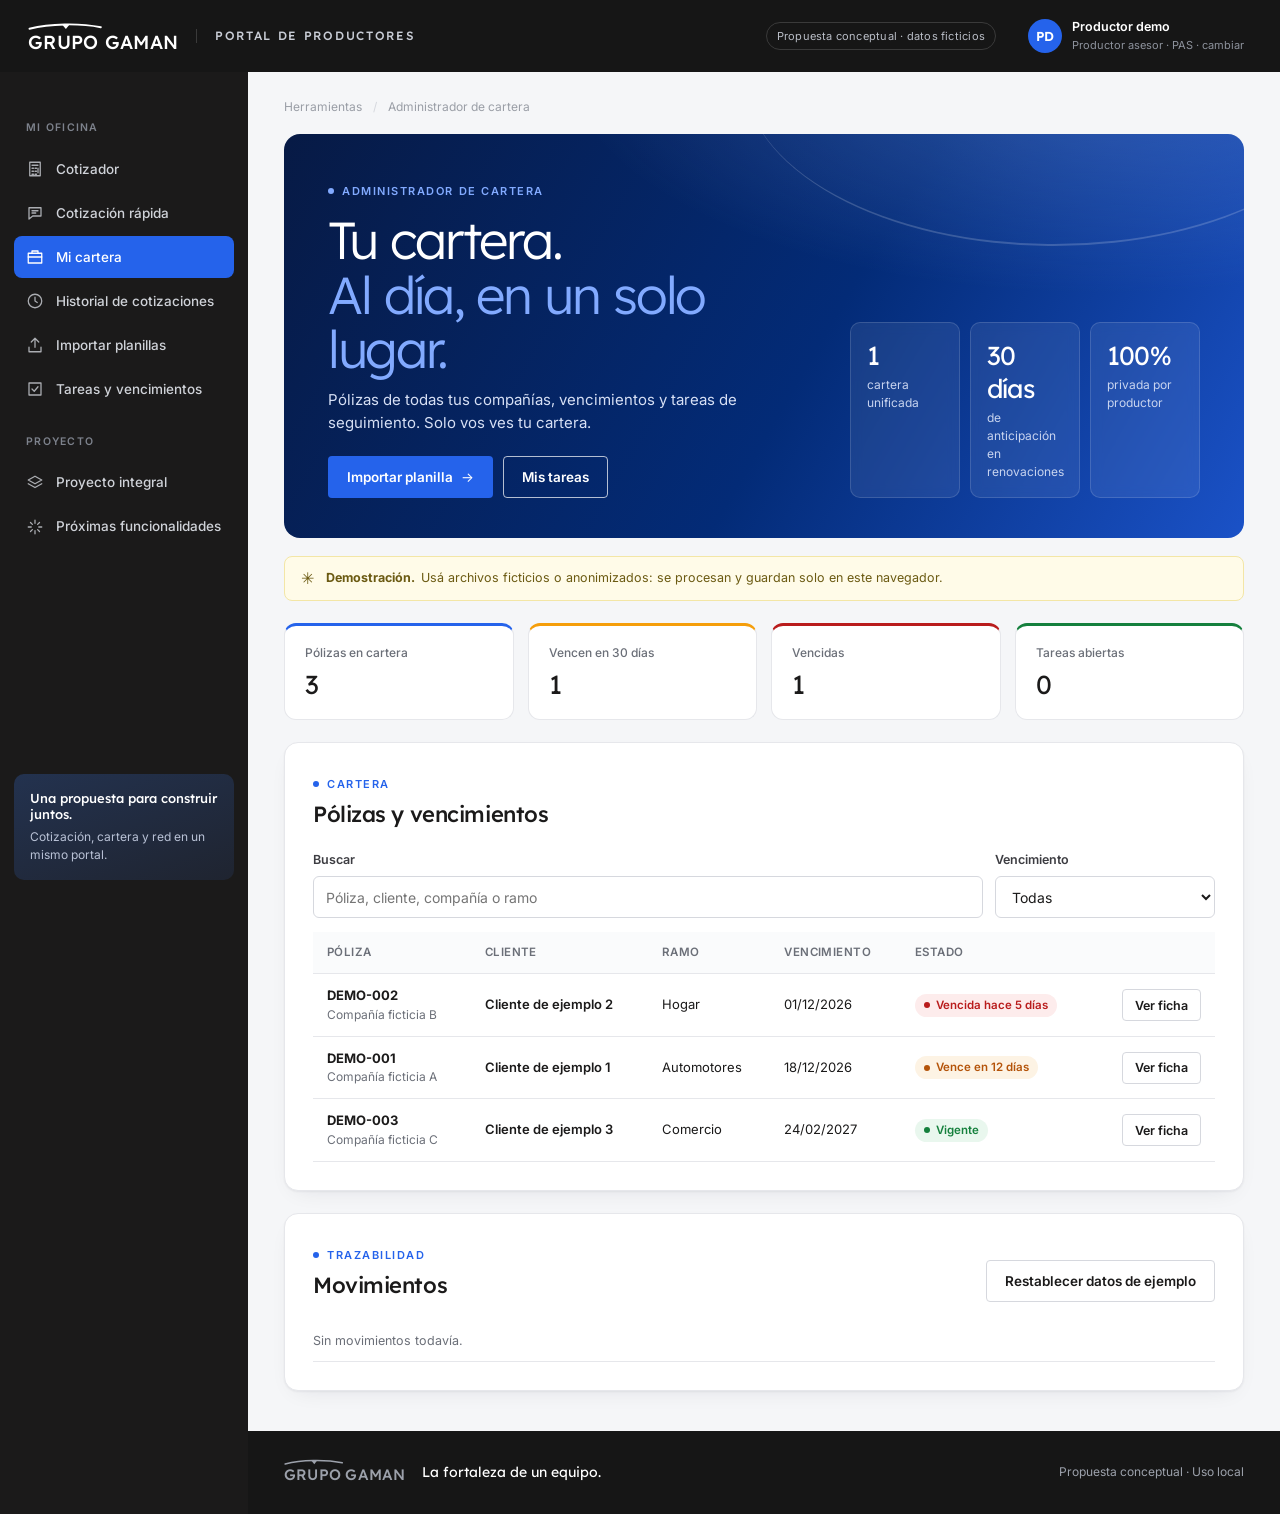
==== commit 108f2071: "Add chat-based quick quote and installable PWA Co-Authored-By: Claude Opus 5.5 (1M context) <noreply" ====
--- a/cartera.html
+++ b/cartera.html
@@ -1,8 +1,8 @@
-<!doctype html><html lang="es"><head><meta charset="utf-8"><meta name="viewport" content="width=device-width,initial-scale=1"><meta name="theme-color" content="#161616"><title>Cartera | Portal de productores Gaman</title><link rel="stylesheet" href="styles.css?v=14c5a4501ab4"><script src="navigation.js?v=4798a6af8eac" defer></script></head><body>
-<header><a class="brand" href="index.html?release=20261105-02" aria-label="Grupo Gaman, inicio"><svg viewBox="0 0 206 44" role="img" aria-label="Grupo Gaman"><path d="M2 12C30 5 70 4 100 10" fill="none" stroke="currentColor" stroke-width="2.6" stroke-linecap="round"/><path d="M47 6.4 52 12.5 57 6.2Z" fill="currentColor"/><text x="0" y="40" fill="currentColor" font-family="Lexend Deca, Inter, sans-serif" font-size="26" font-weight="500" letter-spacing=".4">GRUPO GAMAN</text></svg><span class="brand-product">Portal de productores</span></a><span class="head-tag">Propuesta conceptual · datos ficticios</span><a class="user-chip" href="index.html?release=20261105-02" title="Cambiar perfil"><i>PD</i><span><b>Productor demo</b><small>Cambiar perfil</small></span></a></header><nav class="mobile-navigation" aria-label="Navegación móvil"><p class="aside-label nav-group" data-roles="productor">Mi oficina</p><a class="nav" href="cotizador.html?release=20261105-02" data-roles="productor"><svg viewBox="0 0 24 24" aria-hidden="true"><path d="M5 3h14v18H5z"/><path d="M8 7h8M8 11h2M12 11h2M16 11v6M8 15h2M12 15h2M8 19h2M12 19h2"/></svg>Cotizador</a><a class="nav selected" href="cartera.html?release=20261105-02" data-roles="productor" aria-current="page"><svg viewBox="0 0 24 24" aria-hidden="true"><path d="M3 7h18v13H3z"/><path d="M8 7V4h8v3M3 12h18"/></svg>Mi cartera</a><a class="nav" href="cotizador.html?release=20261105-02#history" data-roles="productor"><svg viewBox="0 0 24 24" aria-hidden="true"><circle cx="12" cy="12" r="9"/><path d="M12 7v5l3 2"/></svg>Historial de cotizaciones</a><a class="nav" href="cartera.html?release=20261105-02#import" data-roles="productor"><svg viewBox="0 0 24 24" aria-hidden="true"><path d="M12 15V3M7 8l5-5 5 5"/><path d="M4 15v6h16v-6"/></svg>Importar planillas</a><a class="nav" href="cartera.html?release=20261105-02#tasks" data-roles="productor"><svg viewBox="0 0 24 24" aria-hidden="true"><path d="M4 4h16v16H4z"/><path d="m8 12 3 3 5-6"/></svg>Tareas y vencimientos</a><p class="aside-label nav-group" data-roles="organizador gaman">Red Gaman</p><a class="nav" href="red.html?release=20261105-02" data-roles="organizador gaman"><svg viewBox="0 0 24 24" aria-hidden="true"><path d="M4 20V10M10 20V4M16 20v-7M22 20H2"/></svg>Panel de red</a><a class="nav" href="red.html?release=20261105-02#productores" data-roles="organizador gaman"><svg viewBox="0 0 24 24" aria-hidden="true"><circle cx="9" cy="8" r="3.5"/><path d="M2.5 20c.8-3.6 3.3-5.5 6.5-5.5s5.7 1.9 6.5 5.5M16 4.5a3.5 3.5 0 0 1 0 7M18 14.8c1.8.8 3 2.5 3.5 5.2"/></svg>Productores</a><a class="nav" href="red.html?release=20261105-02#derivaciones" data-roles="organizador gaman"><svg viewBox="0 0 24 24" aria-hidden="true"><path d="M4 12h12M12 6l6 6-6 6"/><path d="M20 4v16"/></svg>Derivaciones a unidades</a><p class="aside-label nav-group" data-roles="all">Proyecto</p><a class="nav" href="plataforma.html?release=20261105-02" data-roles="all"><svg viewBox="0 0 24 24" aria-hidden="true"><path d="m12 3 9 5-9 5-9-5z"/><path d="m3 13 9 5 9-5"/></svg>Proyecto integral</a><a class="nav" href="cotizador.html?release=20261105-02#ideas" data-roles="all"><svg viewBox="0 0 24 24" aria-hidden="true"><path d="M12 3v4M12 17v4M3 12h4M17 12h4M6 6l2.5 2.5M15.5 15.5 18 18M18 6l-2.5 2.5M8.5 15.5 6 18"/></svg>Próximas funcionalidades</a></nav>
-<div class="shell"><aside><nav aria-label="Navegación principal"><p class="aside-label nav-group" data-roles="productor">Mi oficina</p><a class="nav" href="cotizador.html?release=20261105-02" data-roles="productor"><svg viewBox="0 0 24 24" aria-hidden="true"><path d="M5 3h14v18H5z"/><path d="M8 7h8M8 11h2M12 11h2M16 11v6M8 15h2M12 15h2M8 19h2M12 19h2"/></svg>Cotizador</a><a class="nav selected" href="cartera.html?release=20261105-02" data-roles="productor" aria-current="page"><svg viewBox="0 0 24 24" aria-hidden="true"><path d="M3 7h18v13H3z"/><path d="M8 7V4h8v3M3 12h18"/></svg>Mi cartera</a><a class="nav" href="cotizador.html?release=20261105-02#history" data-roles="productor"><svg viewBox="0 0 24 24" aria-hidden="true"><circle cx="12" cy="12" r="9"/><path d="M12 7v5l3 2"/></svg>Historial de cotizaciones</a><a class="nav" href="cartera.html?release=20261105-02#import" data-roles="productor"><svg viewBox="0 0 24 24" aria-hidden="true"><path d="M12 15V3M7 8l5-5 5 5"/><path d="M4 15v6h16v-6"/></svg>Importar planillas</a><a class="nav" href="cartera.html?release=20261105-02#tasks" data-roles="productor"><svg viewBox="0 0 24 24" aria-hidden="true"><path d="M4 4h16v16H4z"/><path d="m8 12 3 3 5-6"/></svg>Tareas y vencimientos</a><p class="aside-label nav-group" data-roles="organizador gaman">Red Gaman</p><a class="nav" href="red.html?release=20261105-02" data-roles="organizador gaman"><svg viewBox="0 0 24 24" aria-hidden="true"><path d="M4 20V10M10 20V4M16 20v-7M22 20H2"/></svg>Panel de red</a><a class="nav" href="red.html?release=20261105-02#productores" data-roles="organizador gaman"><svg viewBox="0 0 24 24" aria-hidden="true"><circle cx="9" cy="8" r="3.5"/><path d="M2.5 20c.8-3.6 3.3-5.5 6.5-5.5s5.7 1.9 6.5 5.5M16 4.5a3.5 3.5 0 0 1 0 7M18 14.8c1.8.8 3 2.5 3.5 5.2"/></svg>Productores</a><a class="nav" href="red.html?release=20261105-02#derivaciones" data-roles="organizador gaman"><svg viewBox="0 0 24 24" aria-hidden="true"><path d="M4 12h12M12 6l6 6-6 6"/><path d="M20 4v16"/></svg>Derivaciones a unidades</a><p class="aside-label nav-group" data-roles="all">Proyecto</p><a class="nav" href="plataforma.html?release=20261105-02" data-roles="all"><svg viewBox="0 0 24 24" aria-hidden="true"><path d="m12 3 9 5-9 5-9-5z"/><path d="m3 13 9 5 9-5"/></svg>Proyecto integral</a><a class="nav" href="cotizador.html?release=20261105-02#ideas" data-roles="all"><svg viewBox="0 0 24 24" aria-hidden="true"><path d="M12 3v4M12 17v4M3 12h4M17 12h4M6 6l2.5 2.5M15.5 15.5 18 18M18 6l-2.5 2.5M8.5 15.5 6 18"/></svg>Próximas funcionalidades</a></nav><div class="aside-note"><b>Una propuesta para construir juntos.</b><p>Cotización, cartera y red en un mismo portal.</p></div></aside><main>
+<!doctype html><html lang="es"><head><meta charset="utf-8"><meta name="viewport" content="width=device-width,initial-scale=1"><meta name="theme-color" content="#161616"><title>Cartera | Portal de productores Gaman</title><link rel="stylesheet" href="styles.css?v=0585b2505aae"><link rel="manifest" href="manifest.webmanifest"><link rel="apple-touch-icon" href="icons/apple-touch-icon.png"><script src="navigation.js?v=3d419eabbd70" defer></script></head><body>
+<header><a class="brand" href="index.html?release=20261110-01" aria-label="Grupo Gaman, inicio"><svg viewBox="0 0 206 44" role="img" aria-label="Grupo Gaman"><path d="M2 12C30 5 70 4 100 10" fill="none" stroke="currentColor" stroke-width="2.6" stroke-linecap="round"/><path d="M47 6.4 52 12.5 57 6.2Z" fill="currentColor"/><text x="0" y="40" fill="currentColor" font-family="Lexend Deca, Inter, sans-serif" font-size="26" font-weight="500" letter-spacing=".4">GRUPO GAMAN</text></svg><span class="brand-product">Portal de productores</span></a><span class="head-tag">Propuesta conceptual · datos ficticios</span><a class="user-chip" href="index.html?release=20261110-01" title="Cambiar perfil"><i>PD</i><span><b>Productor demo</b><small>Cambiar perfil</small></span></a></header><nav class="mobile-navigation" aria-label="Navegación móvil"><p class="aside-label nav-group" data-roles="productor">Mi oficina</p><a class="nav" href="cotizador.html?release=20261110-01" data-roles="productor"><svg viewBox="0 0 24 24" aria-hidden="true"><path d="M5 3h14v18H5z"/><path d="M8 7h8M8 11h2M12 11h2M16 11v6M8 15h2M12 15h2M8 19h2M12 19h2"/></svg>Cotizador</a><a class="nav" href="rapida.html?release=20261110-01" data-roles="productor"><svg viewBox="0 0 24 24" aria-hidden="true"><path d="M4 5h16v11H9l-5 4z"/><path d="M8 9h8M8 12h5"/></svg>Cotización rápida</a><a class="nav selected" href="cartera.html?release=20261110-01" data-roles="productor" aria-current="page"><svg viewBox="0 0 24 24" aria-hidden="true"><path d="M3 7h18v13H3z"/><path d="M8 7V4h8v3M3 12h18"/></svg>Mi cartera</a><a class="nav" href="cotizador.html?release=20261110-01#history" data-roles="productor"><svg viewBox="0 0 24 24" aria-hidden="true"><circle cx="12" cy="12" r="9"/><path d="M12 7v5l3 2"/></svg>Historial de cotizaciones</a><a class="nav" href="cartera.html?release=20261110-01#import" data-roles="productor"><svg viewBox="0 0 24 24" aria-hidden="true"><path d="M12 15V3M7 8l5-5 5 5"/><path d="M4 15v6h16v-6"/></svg>Importar planillas</a><a class="nav" href="cartera.html?release=20261110-01#tasks" data-roles="productor"><svg viewBox="0 0 24 24" aria-hidden="true"><path d="M4 4h16v16H4z"/><path d="m8 12 3 3 5-6"/></svg>Tareas y vencimientos</a><p class="aside-label nav-group" data-roles="organizador gaman">Red Gaman</p><a class="nav" href="red.html?release=20261110-01" data-roles="organizador gaman"><svg viewBox="0 0 24 24" aria-hidden="true"><path d="M4 20V10M10 20V4M16 20v-7M22 20H2"/></svg>Panel de red</a><a class="nav" href="red.html?release=20261110-01#productores" data-roles="organizador gaman"><svg viewBox="0 0 24 24" aria-hidden="true"><circle cx="9" cy="8" r="3.5"/><path d="M2.5 20c.8-3.6 3.3-5.5 6.5-5.5s5.7 1.9 6.5 5.5M16 4.5a3.5 3.5 0 0 1 0 7M18 14.8c1.8.8 3 2.5 3.5 5.2"/></svg>Productores</a><a class="nav" href="red.html?release=20261110-01#derivaciones" data-roles="organizador gaman"><svg viewBox="0 0 24 24" aria-hidden="true"><path d="M4 12h12M12 6l6 6-6 6"/><path d="M20 4v16"/></svg>Derivaciones a unidades</a><p class="aside-label nav-group" data-roles="all">Proyecto</p><a class="nav" href="plataforma.html?release=20261110-01" data-roles="all"><svg viewBox="0 0 24 24" aria-hidden="true"><path d="m12 3 9 5-9 5-9-5z"/><path d="m3 13 9 5 9-5"/></svg>Proyecto integral</a><a class="nav" href="cotizador.html?release=20261110-01#ideas" data-roles="all"><svg viewBox="0 0 24 24" aria-hidden="true"><path d="M12 3v4M12 17v4M3 12h4M17 12h4M6 6l2.5 2.5M15.5 15.5 18 18M18 6l-2.5 2.5M8.5 15.5 6 18"/></svg>Próximas funcionalidades</a></nav>
+<div class="shell"><aside><nav aria-label="Navegación principal"><p class="aside-label nav-group" data-roles="productor">Mi oficina</p><a class="nav" href="cotizador.html?release=20261110-01" data-roles="productor"><svg viewBox="0 0 24 24" aria-hidden="true"><path d="M5 3h14v18H5z"/><path d="M8 7h8M8 11h2M12 11h2M16 11v6M8 15h2M12 15h2M8 19h2M12 19h2"/></svg>Cotizador</a><a class="nav" href="rapida.html?release=20261110-01" data-roles="productor"><svg viewBox="0 0 24 24" aria-hidden="true"><path d="M4 5h16v11H9l-5 4z"/><path d="M8 9h8M8 12h5"/></svg>Cotización rápida</a><a class="nav selected" href="cartera.html?release=20261110-01" data-roles="productor" aria-current="page"><svg viewBox="0 0 24 24" aria-hidden="true"><path d="M3 7h18v13H3z"/><path d="M8 7V4h8v3M3 12h18"/></svg>Mi cartera</a><a class="nav" href="cotizador.html?release=20261110-01#history" data-roles="productor"><svg viewBox="0 0 24 24" aria-hidden="true"><circle cx="12" cy="12" r="9"/><path d="M12 7v5l3 2"/></svg>Historial de cotizaciones</a><a class="nav" href="cartera.html?release=20261110-01#import" data-roles="productor"><svg viewBox="0 0 24 24" aria-hidden="true"><path d="M12 15V3M7 8l5-5 5 5"/><path d="M4 15v6h16v-6"/></svg>Importar planillas</a><a class="nav" href="cartera.html?release=20261110-01#tasks" data-roles="productor"><svg viewBox="0 0 24 24" aria-hidden="true"><path d="M4 4h16v16H4z"/><path d="m8 12 3 3 5-6"/></svg>Tareas y vencimientos</a><p class="aside-label nav-group" data-roles="organizador gaman">Red Gaman</p><a class="nav" href="red.html?release=20261110-01" data-roles="organizador gaman"><svg viewBox="0 0 24 24" aria-hidden="true"><path d="M4 20V10M10 20V4M16 20v-7M22 20H2"/></svg>Panel de red</a><a class="nav" href="red.html?release=20261110-01#productores" data-roles="organizador gaman"><svg viewBox="0 0 24 24" aria-hidden="true"><circle cx="9" cy="8" r="3.5"/><path d="M2.5 20c.8-3.6 3.3-5.5 6.5-5.5s5.7 1.9 6.5 5.5M16 4.5a3.5 3.5 0 0 1 0 7M18 14.8c1.8.8 3 2.5 3.5 5.2"/></svg>Productores</a><a class="nav" href="red.html?release=20261110-01#derivaciones" data-roles="organizador gaman"><svg viewBox="0 0 24 24" aria-hidden="true"><path d="M4 12h12M12 6l6 6-6 6"/><path d="M20 4v16"/></svg>Derivaciones a unidades</a><p class="aside-label nav-group" data-roles="all">Proyecto</p><a class="nav" href="plataforma.html?release=20261110-01" data-roles="all"><svg viewBox="0 0 24 24" aria-hidden="true"><path d="m12 3 9 5-9 5-9-5z"/><path d="m3 13 9 5 9-5"/></svg>Proyecto integral</a><a class="nav" href="cotizador.html?release=20261110-01#ideas" data-roles="all"><svg viewBox="0 0 24 24" aria-hidden="true"><path d="M12 3v4M12 17v4M3 12h4M17 12h4M6 6l2.5 2.5M15.5 15.5 18 18M18 6l-2.5 2.5M8.5 15.5 6 18"/></svg>Próximas funcionalidades</a></nav><div class="aside-note"><b>Una propuesta para construir juntos.</b><p>Cotización, cartera y red en un mismo portal.</p></div></aside><main>
 <div class="crumb">Herramientas <span>/</span> Administrador de cartera</div>
-<section class="hero"><div><span class="eyebrow light"><i></i>Administrador de cartera</span><h1>Tu cartera.<br><em>Al día, en un solo lugar.</em></h1><p>Pólizas de todas tus compañías, vencimientos y tareas de seguimiento. Solo vos ves tu cartera.</p><div class="hero-actions"><a class="btn arrow" href="cartera.html?release=20261105-02#import">Importar planilla</a><a class="btn outline-light" href="cartera.html?release=20261105-02#tasks">Mis tareas</a></div></div><ul class="hero-stats"><li><b>1</b><span>cartera unificada</span></li><li><b>30 días</b><span>de anticipación en renovaciones</span></li><li><b>100%</b><span>privada por productor</span></li></ul></section>
+<section class="hero"><div><span class="eyebrow light"><i></i>Administrador de cartera</span><h1>Tu cartera.<br><em>Al día, en un solo lugar.</em></h1><p>Pólizas de todas tus compañías, vencimientos y tareas de seguimiento. Solo vos ves tu cartera.</p><div class="hero-actions"><a class="btn arrow" href="cartera.html?release=20261110-01#import">Importar planilla</a><a class="btn outline-light" href="cartera.html?release=20261110-01#tasks">Mis tareas</a></div></div><ul class="hero-stats"><li><b>1</b><span>cartera unificada</span></li><li><b>30 días</b><span>de anticipación en renovaciones</span></li><li><b>100%</b><span>privada por productor</span></li></ul></section>
 <div class="demo-banner"><span>✳</span><div><strong>Demostración.</strong><p>Usá archivos ficticios o anonimizados: se procesan y guardan solo en este navegador.</p></div></div>
 <p id="message" role="status"></p>
 <div id="metrics" class="metrics"></div>
--- a/styles.css
+++ b/styles.css
@@ -156,7 +156,7 @@
 .hero-stats span { display: block; margin-top: 4px; font-size: 12px; color: #c8d4ef; }
 
 /* ---------- Cotizador ---------- */
-.ramo-picker { display: flex; gap: 6px; flex-wrap: wrap; margin-top: 22px; padding: 5px; width: fit-content; max-width: 100%; border-radius: 10px; background: var(--surface); border: 1px solid var(--line); }
+.ramo-picker { display: flex; gap: 6px; flex-wrap: wrap; margin-top: 18px; padding: 5px; width: fit-content; max-width: 100%; border-radius: 10px; background: var(--surface); border: 1px solid var(--line); }
 .ramo-picker button { min-height: 36px; padding: 0 14px; background: transparent; color: var(--muted); font-weight: 500; }
 .ramo-picker button:hover { background: var(--bg); color: var(--ink); }
 .ramo-picker button.chosen { background: var(--ink); color: #fff; }
@@ -171,13 +171,76 @@
 .step-head h2 { font-size: 18px; font-weight: 500; letter-spacing: -.01em; }
 .step-head p { color: var(--muted); font-size: 12.5px; }
 
-.plate-search { display: grid; grid-template-columns: auto 1fr; gap: 14px 18px; align-items: center; margin-bottom: 20px; padding: 18px; border-radius: 12px; background: var(--bg); border: 1px dashed var(--line-2); }
-.plate { width: 190px; border: 2px solid #111; border-radius: 7px; background: #fff; overflow: hidden; box-shadow: 0 2px 0 #111; }
-.plate::before { content: 'REPÚBLICA ARGENTINA'; display: block; padding: 3px 0; background: #1f3f9a; color: #fff; font: 600 8px var(--ui); letter-spacing: .18em; text-align: center; }
-.plate input { min-height: 46px; border: 0; border-radius: 0; text-align: center; font: 600 24px var(--display); letter-spacing: .12em; text-transform: uppercase; }
+/* Patente: el campo principal del paso 1, con aspecto de chapa Mercosur pero claramente editable. */
+.plate-search { display: grid; gap: 10px; margin-bottom: 22px; padding: 20px; border-radius: 12px; background: var(--blue-50); border: 1px solid var(--blue-100); }
+.plate-label { font: 500 15px var(--display); color: var(--ink); }
+.plate-row { display: flex; gap: 10px; align-items: stretch; flex-wrap: wrap; }
+.plate { position: relative; width: 260px; max-width: 100%; border: 2px solid var(--ink); border-radius: 9px; background: #fff; overflow: hidden; cursor: text; transition: border-color .15s, box-shadow .15s; }
+.plate:focus-within { border-color: var(--blue); box-shadow: 0 0 0 4px var(--blue-100); }
+.plate.invalid { border-color: var(--bad); box-shadow: 0 0 0 4px var(--bad-50); }
+.plate-band { display: block; padding: 3px 0; background: #1f3f9a; color: #fff; font: 600 8.5px var(--ui); letter-spacing: .2em; text-align: center; }
+.plate input { min-height: 54px; border: 0; border-radius: 0; text-align: center; font: 600 28px var(--display); letter-spacing: .1em; text-transform: uppercase; caret-color: var(--blue); }
+.plate input::placeholder { color: #c7cbd3; }
 .plate input:focus { box-shadow: none; }
-.plate-actions { display: flex; gap: 8px; flex-wrap: wrap; }
-#plate-status { grid-column: 1 / -1; font-size: 12.5px; color: var(--muted); }
+.plate-row button { min-height: 0; padding: 0 22px; }
+#plate-status { font-size: 12.5px; color: var(--ink-2); }
+#plate-status b { color: var(--ok); }
+.plate-search.is-zero .plate { opacity: .45; }
+button.link { display: inline; min-height: 0; padding: 0; border: 0; background: none; color: var(--blue); font: inherit; font-weight: 600; text-decoration: underline; text-underline-offset: 2px; cursor: pointer; }
+button.link:hover { background: none; color: var(--blue-700); }
+#plate-status button.link { margin: 0 4px; }
+label.check { display: flex; align-items: center; gap: 8px; font-weight: 500; color: var(--ink-2); cursor: pointer; }
+label.check input { width: 16px; height: 16px; min-height: 0; margin: 0; accent-color: var(--blue); }
+.grid-4 { grid-template-columns: repeat(4, minmax(0, 1fr)); }
+select:disabled { background: var(--bg); color: var(--faint); }
+select.confirm { border-color: #f59e0b; box-shadow: 0 0 0 3px var(--warn-50); }
+.vehicle-note { margin-top: 12px; padding: 10px 14px; border-radius: 8px; background: var(--bg); font-size: 12.5px; color: var(--ink-2); }
+.field { display: grid; gap: 6px; align-content: start; }
+.field-label { font-size: 12.5px; font-weight: 600; color: var(--ink-2); }
+.segmented { display: inline-flex; flex-wrap: wrap; gap: 4px; padding: 4px; border-radius: 8px; background: var(--bg); border: 1px solid var(--line); width: fit-content; max-width: 100%; }
+.segmented label { position: relative; margin: 0; cursor: pointer; }
+.segmented input { position: absolute; opacity: 0; pointer-events: none; }
+.segmented span { display: inline-flex; align-items: center; min-height: 34px; padding: 0 14px; border-radius: 6px; font-weight: 500; color: var(--muted); }
+.segmented label:hover span { color: var(--ink); }
+.segmented input:checked + span { background: var(--surface); color: var(--ink); font-weight: 600; box-shadow: 0 1px 2px rgba(16,24,40,.12); }
+.segmented input:focus-visible + span { outline: 2px solid var(--blue); outline-offset: 1px; }
+.segmented.small span { min-height: 30px; padding: 0 12px; font-size: 12.5px; }
+.field input[type=date] { max-width: 220px; margin-top: 4px; }
+.hint { display: block; margin-top: 6px; font-size: 12px; font-weight: 400; color: var(--muted); }
+.hint.ok { color: var(--ok); font-weight: 500; }
+.optional { margin-left: 6px; font-weight: 400; color: var(--faint); }
+input.invalid, select.invalid { border-color: var(--bad); box-shadow: 0 0 0 3px var(--bad-50); }
+details.more { margin-top: 18px; border-radius: 10px; border: 1px solid var(--line); }
+details.more summary { display: flex; align-items: center; gap: 10px; padding: 12px 16px; cursor: pointer; font-weight: 600; list-style: none; }
+details.more summary::-webkit-details-marker { display: none; }
+details.more summary::before { content: '+'; display: grid; place-items: center; width: 22px; height: 22px; border-radius: 50%; background: var(--bg); color: var(--blue); font-weight: 700; }
+details.more[open] summary::before { content: '–'; }
+details.more summary small { font-weight: 400; color: var(--muted); }
+details.more > .grid { padding: 4px 16px 16px; }
+.more-groups { display: grid; gap: 14px; padding: 4px 16px 16px; }
+.more-groups fieldset { margin: 0; padding: 0; border: 0; min-width: 0; }
+.more-groups legend { margin-bottom: 8px; padding: 0; font-size: 11px; font-weight: 600; letter-spacing: .1em; text-transform: uppercase; color: var(--muted); }
+.more-count { padding: 2px 8px; border-radius: 999px; background: var(--blue); color: #fff; font-size: 11px; font-weight: 600; }
+.offer .breakdown { margin-top: 6px; font-size: 11.5px; color: var(--muted); line-height: 1.5; }
+.offer .breakdown b { color: var(--ink-2); font-weight: 600; }
+.quote-number { font-size: 11px; color: var(--faint); margin-top: 10px; }
+.form-step.done .step-head .step { background: var(--ok); font-size: 0; }
+.form-step.done .step-head .step::after { content: '✓'; font-size: 14px; }
+.step-head .link { margin-left: auto; font-size: 12.5px; }
+.missing { margin-right: auto; font-size: 13px; color: var(--warn); font-weight: 500; }
+.missing.ready { color: var(--ok); }
+.quote-head { align-items: center; }
+.quote-head .ramo-picker { margin-top: 0; }
+.results-tools { display: flex; gap: 10px; align-items: center; flex-wrap: wrap; }
+.stale { display: flex; align-items: center; justify-content: space-between; gap: 12px; flex-wrap: wrap; margin: 4px 0 14px; padding: 12px 16px; border-radius: 10px; background: var(--warn-50); color: var(--warn); font-weight: 500; }
+.offer-grid.by-coverage { display: grid; grid-template-columns: minmax(0, 1fr); gap: 22px; }
+.coverage-row > header { position: static; height: auto; display: flex; align-items: baseline; gap: 12px; padding: 0 2px 10px; background: none; color: var(--ink); }
+.coverage-row > header b { font: 500 17px var(--display); }
+.coverage-row > header small { color: var(--muted); }
+.coverage-cards { display: grid; grid-template-columns: repeat(3, minmax(0, 1fr)); gap: 14px; }
+.offer-company { display: flex; align-items: center; gap: 10px; font-weight: 600; }
+.offer-company .logo-mark { width: 28px; height: 28px; font-size: 12px; border-radius: 7px; }
+.proposal-client { max-width: 420px; margin-top: 16px; }
 
 .companies { display: grid; grid-template-columns: repeat(3, minmax(0, 1fr)); gap: 10px; margin: 0; padding: 0; border: 0; }
 .companies legend { display: none; }
@@ -385,16 +448,23 @@
 .flow-step.core { background: var(--navy); border-color: var(--navy); color: #fff; }
 .flow-step.core small { color: #c8d4ef; }
 .flow-arrow { align-self: center; color: var(--blue); font-size: 22px; }
+.apis { display: grid; grid-template-columns: repeat(3, minmax(0, 1fr)); gap: 12px; margin-bottom: 12px; }
+.api { display: flex; flex-direction: column; gap: 6px; padding: 16px; border-radius: 12px; border: 1px solid var(--line); background: var(--surface); }
+.api b { font: 500 15px var(--display); }
+.api p { color: var(--muted); font-size: 12.5px; }
+.api span { margin-top: auto; color: var(--blue-700); font-size: 12px; font-weight: 600; }
+.api.key { background: var(--navy); border-color: var(--navy); }
+.api.key b { color: #fff; } .api.key p { color: #c8d4ef; } .api.key span { color: var(--lime); }
 .needs { display: grid; grid-template-columns: repeat(4, minmax(0, 1fr)); gap: 12px; }
 .needs div { padding: 16px; border-radius: 12px; background: var(--blue-50); }
 .needs b { display: block; color: var(--navy); }
 .needs p { margin-top: 6px; color: var(--ink-2); font-size: 12.5px; }
 @media (max-width: 1180px) {
-  .modules, .needs { grid-template-columns: repeat(2, minmax(0, 1fr)); }
+  .modules, .needs, .apis { grid-template-columns: repeat(2, minmax(0, 1fr)); }
   .roles-3 { grid-template-columns: minmax(0, 1fr); }
 }
 @media (max-width: 700px) {
-  .modules, .needs { grid-template-columns: minmax(0, 1fr); }
+  .modules, .needs, .apis { grid-template-columns: minmax(0, 1fr); }
   .flow { grid-template-columns: minmax(0, 1fr); }
   .flow-arrow { transform: rotate(90deg); justify-self: center; }
 }
@@ -442,8 +512,13 @@
   .form-bottom { padding: 16px 18px; }
   #form-status:not(:empty) { margin: 0 18px; }
   .grid, .grid-3, #mapping, #task-form .grid, .detail-grid, .proposal-meta, .toolbar { grid-template-columns: minmax(0, 1fr); }
-  .plate-search { grid-template-columns: minmax(0, 1fr); }
   .plate { width: 100%; }
+  .plate-row button { width: 100%; min-height: 44px; }
+  .grid-4 { grid-template-columns: minmax(0, 1fr) minmax(0, 1fr); }
+  .coverage-cards { grid-template-columns: minmax(0, 1fr); }
+  .form-bottom { justify-content: stretch; }
+  .form-bottom .missing { flex-basis: 100%; }
+  .form-bottom button[type=submit] { flex: 1; }
   .companies { grid-template-columns: minmax(0, 1fr); }
   .side { grid-template-columns: minmax(0, 1fr); }
   .metrics { grid-template-columns: repeat(2, minmax(0, 1fr)); }
@@ -619,3 +694,57 @@
   .timeline-v li { grid-template-columns: minmax(0, 1fr); gap: 4px; }
   .producers-table th:nth-child(2), .producers-table td:nth-child(2), .producers-table th:nth-child(6), .producers-table td:nth-child(6) { display: none; }
 }
+
+/* ---------- Cotización rápida (chat) ---------- */
+.quick-layout { display: grid; grid-template-columns: minmax(0, 1.35fr) minmax(280px, .8fr); gap: 22px; margin-top: 22px; align-items: start; }
+.chat { display: flex; flex-direction: column; height: min(720px, calc(100dvh - var(--head-h) - 230px)); min-height: 480px; background: #efeae2; border: 1px solid var(--line); border-radius: 16px; overflow: hidden; box-shadow: var(--shadow); }
+.chat-head { display: flex; align-items: center; gap: 12px; padding: 12px 16px; background: var(--navy); color: #fff; }
+.chat-head small { display: block; color: #c8d4ef; font-size: 12px; }
+.chat-avatar { display: grid; place-items: center; width: 36px; height: 36px; border-radius: 50%; background: var(--lime); color: var(--navy); font: 600 16px var(--display); flex: none; }
+.chat-log { flex: 1; overflow-y: auto; padding: 16px 14px; display: flex; flex-direction: column; gap: 8px; scroll-behavior: smooth; }
+.msg { display: flex; }
+.msg.me { justify-content: flex-end; }
+.bubble { max-width: min(86%, 460px); padding: 9px 12px; border-radius: 12px; background: var(--surface); box-shadow: 0 1px 1px rgba(16, 24, 40, .08); font-size: 14px; line-height: 1.45; }
+.bubble > * + * { margin-top: 8px; }
+.msg.bot .bubble { border-top-left-radius: 4px; }
+.msg.me .bubble { background: #d9fdd3; border-top-right-radius: 4px; }
+.bubble .fine { color: var(--muted); font-size: 12px; }
+.typing .bubble { display: flex; gap: 4px; padding: 12px 14px; }
+.typing i { width: 7px; height: 7px; border-radius: 50%; background: var(--faint); animation: dot 1s infinite ease-in-out; }
+.typing i:nth-child(2) { animation-delay: .15s; } .typing i:nth-child(3) { animation-delay: .3s; }
+@keyframes dot { 0%, 80%, 100% { opacity: .3; transform: none; } 40% { opacity: 1; transform: translateY(-3px); } }
+.quick-replies { display: flex; flex-wrap: wrap; gap: 6px; padding-left: 4px; }
+.reply, button.reply { display: inline-flex; align-items: center; min-height: 36px; padding: 0 14px; border-radius: 999px; border: 1px solid var(--blue); background: var(--surface); color: var(--blue-700); font: 600 13px var(--ui); text-decoration: none; cursor: pointer; }
+.reply:hover, button.reply:hover { background: var(--blue-50); color: var(--blue-700); }
+.quick-offers { display: grid; gap: 8px; }
+.quick-offer { padding: 10px 12px; border: 1px solid var(--line); border-radius: 10px; background: var(--bg); }
+.qo-head { display: flex; justify-content: space-between; align-items: center; gap: 8px; font-size: 13px; }
+.qo-head .logo-mark { width: 24px; height: 24px; font-size: 11px; border-radius: 6px; }
+.qo-price { font: 500 20px var(--display); letter-spacing: -.02em; margin-top: 2px; }
+.quick-offer small { color: var(--muted); font-size: 12px; }
+.quick-offer p { color: var(--ink-2); font-size: 12px; margin-top: 4px; }
+.wa-form { display: grid; gap: 8px; }
+.wa-form input { min-height: 40px; }
+.wa-preview { max-height: 180px; overflow: auto; margin: 0; padding: 10px; border-radius: 8px; background: var(--bg); color: var(--ink-2); font: 12.5px/1.45 var(--ui); white-space: pre-wrap; }
+.btn.wa { background: #128c4a; border-color: #128c4a; justify-content: center; }
+.btn.wa:hover { background: #0f7a40; }
+.composer { display: flex; gap: 8px; padding: 10px; background: #f0f2f5; border-top: 1px solid var(--line); }
+.composer input { flex: 1; min-height: 44px; border-radius: 999px; padding: 0 16px; text-transform: none; }
+.composer button { width: 44px; min-height: 44px; padding: 0; border-radius: 50%; display: grid; place-items: center; }
+.composer svg { width: 20px; height: 20px; fill: none; stroke: currentColor; stroke-width: 2; stroke-linejoin: round; }
+.quick-side .panel:first-child { margin-top: 0; }
+.quick-side h2 { margin: 8px 0 12px; font-size: 20px; }
+.quick-steps { list-style: none; padding: 0; margin: 0 0 14px; counter-reset: q; display: grid; gap: 12px; }
+.quick-steps li { counter-increment: q; display: grid; grid-template-columns: 28px minmax(0, 1fr); column-gap: 10px; font-size: 13.5px; }
+.quick-steps li::before { content: counter(q); grid-row: span 2; display: grid; place-items: center; width: 26px; height: 26px; border-radius: 50%; background: var(--blue-50); color: var(--blue-700); font-weight: 700; font-size: 12px; }
+.quick-steps span { color: var(--muted); }
+.install-card p { color: var(--muted); margin-bottom: 12px; }
+@media (max-width: 1000px) {
+  .quick-layout { grid-template-columns: minmax(0, 1fr); }
+}
+@media (max-width: 700px) {
+  #rapida .page-head { display: none; }
+  .quick-layout { margin-top: 8px; }
+  .chat { height: calc(100dvh - var(--head-h) - 120px); min-height: 420px; margin: 0 -16px; border-radius: 0; border-left: 0; border-right: 0; }
+  .bubble { max-width: 90%; }
+}
